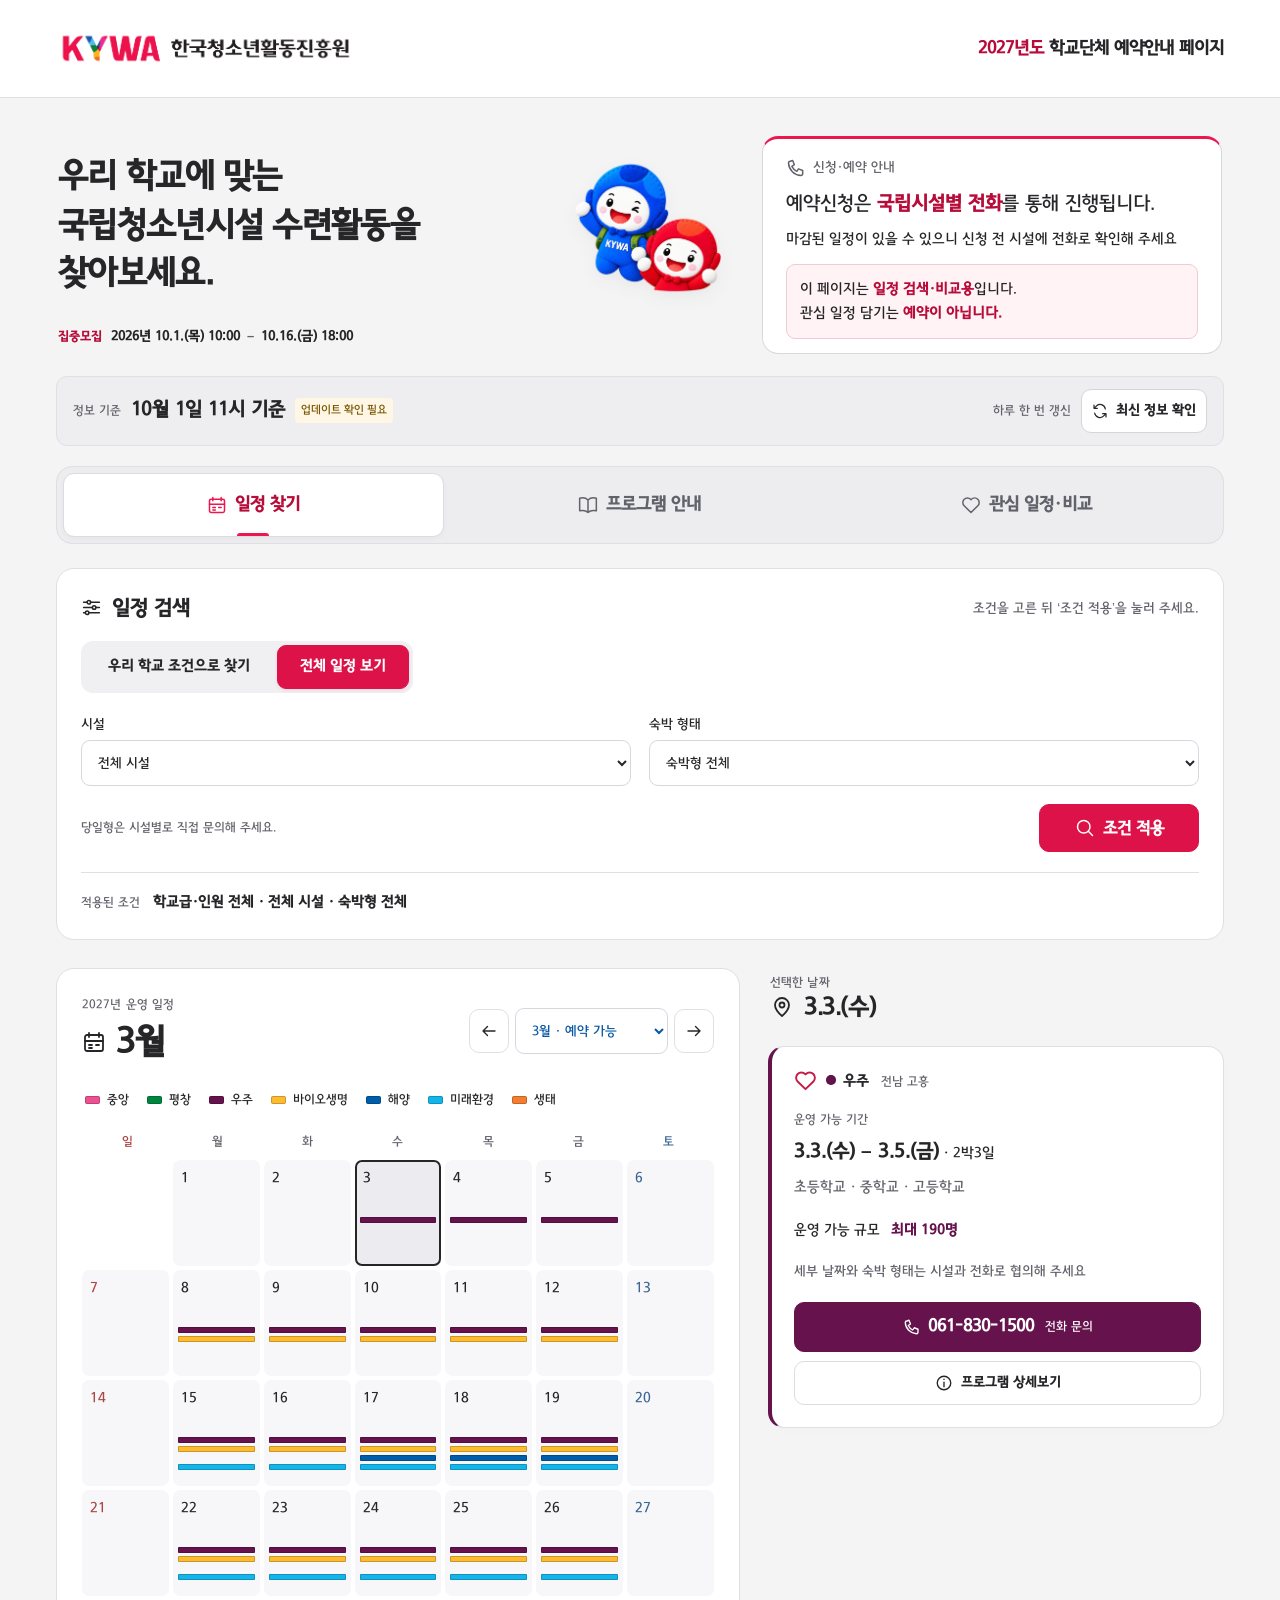
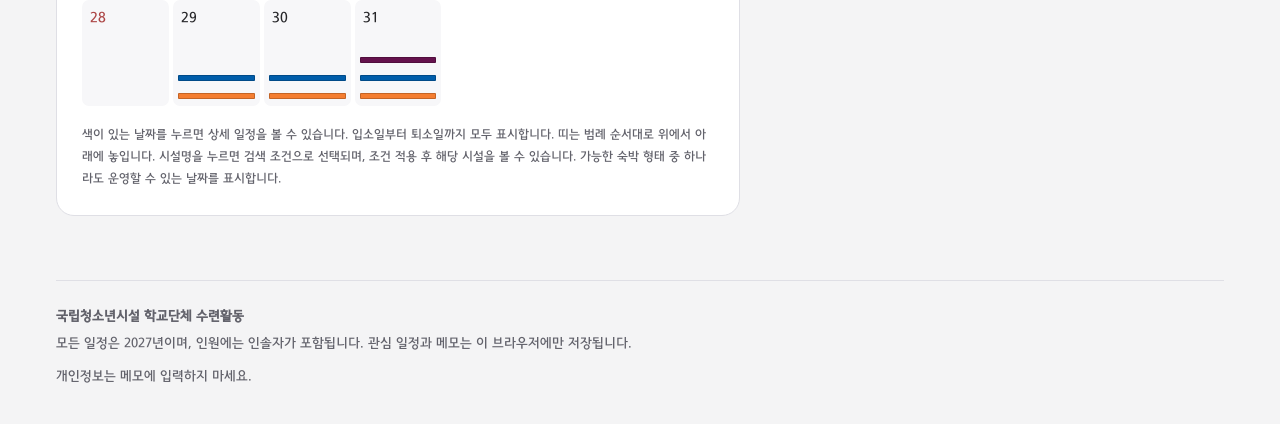
==== index.html @ 9ad7d438 "해양센터 문구 변경" ====
<!doctype html>
<html lang="ko"><head>
<meta charset="utf-8"><meta name="viewport" content="width=device-width, initial-scale=1"><meta name="theme-color" content="#29292D">
<meta name="description" content="우리 학교에 맞는 2027년 국립청소년시설 수련활동 일정과 프로그램을 확인하세요. 신청은 시설별 전화로 진행합니다.">
<meta http-equiv="Content-Security-Policy" content="default-src 'self'; script-src 'self' https://www.googletagmanager.com; style-src 'self' 'unsafe-inline'; img-src 'self' data: https://www.google-analytics.com https://*.google-analytics.com; connect-src 'self' https://www.google-analytics.com https://*.google-analytics.com; font-src 'self'; object-src 'none'; base-uri 'self'; form-action 'none'">
<title>2027 학교단체 수련활동 · 국립청소년시설</title><link rel="icon" href="./favicon.svg"><link rel="preload" href="./assets/fonts/Youth.ttf" as="font" type="font/ttf" crossorigin><link rel="stylesheet" href="./styles.css?v=9c570446ca26e2c3"><script src="./analytics.js"></script>
</head><body>
<a href="#main" class="skip">본문으로 건너뛰기</a>
<header class="header"><div class="header-inner"><a class="brand" href="./" aria-label="한국청소년활동진흥원 · 일정 찾기 첫 화면"><img class="brand-logo" src="./assets/brand/logos/agency.webp" alt="한국청소년활동진흥원 KYWA"></a><div class="brand-service"><span><b>2027년도</b> 학교단체 예약안내 페이지</span></div></div></header>
<div class="shell">
<section class="intro">
  <div class="intro-copy">
    <div class="intro-heading"><h1>우리 학교에 맞는<br>국립청소년시설 수련활동을 찾아보세요.</h1><div class="campaign-hero" aria-hidden="true"><picture><source srcset="./assets/campaign/hero.webp" type="image/webp"><img src="./assets/campaign/hero.png" alt="" width="320" height="320" fetchpriority="high" decoding="async"></picture></div></div>
    <div class="recruitment-period"><span class="recruitment-label">집중모집</span><p><span class="recruitment-year">2026년 </span><time datetime="2026-10-01T10:00:00+09:00">10.1.(목) 10:00</time><span class="date-separator"> – </span><time datetime="2026-10-16T18:00:00+09:00">10.16.(금) 18:00</time></p></div>
  </div>
  <aside class="purpose-panel" aria-labelledby="purpose-heading">
    <h2 id="purpose-heading"><span data-icon="phone" aria-hidden="true"></span>신청·예약 안내</h2>
    <p class="purpose-callout">예약신청은 <strong>국립시설별 전화</strong>를 통해 진행됩니다.</p>
    <p class="phone-notice">마감된 일정이 있을 수 있으니 신청 전 시설에 전화로 확인해 주세요</p>
    <div class="purpose-bottom"><p>이 페이지는 <strong>일정 검색·비교용</strong>입니다.<br>관심 일정 담기는 <strong>예약이 아닙니다.</strong></p></div>
  </aside>
</section>
<section class="update-panel" aria-label="일정 정보 기준">
  <div class="update-meta"><span class="update-label">정보 기준</span><strong id="asof">정보를 불러오는 중입니다</strong><span id="freshness"></span></div>
  <div class="update-actions"><p>하루 한 번 갱신</p><button id="refresh" class="text-button with-icon"><span data-icon="refresh" aria-hidden="true"></span><span>최신 정보 확인</span></button></div>
</section>
<div id="notice" role="status" aria-live="polite"></div>
<nav class="tabs" aria-label="주요 메뉴"><button data-tab="search" aria-current="page"><span class="tab-name"><span data-icon="calendar" aria-hidden="true"></span><span>일정 찾기</span></span></button><button data-tab="programs"><span class="tab-name"><span data-icon="book" aria-hidden="true"></span><span>프로그램 안내</span></span></button><button data-tab="saved"><span class="tab-name"><span data-icon="heart" aria-hidden="true"></span><span>관심 일정·비교</span></span></button></nav>
<main id="main" tabindex="-1"><p class="loading">일정을 준비하고 있습니다.</p></main>
<footer><strong>국립청소년시설 학교단체 수련활동</strong><p>모든 일정은 2027년이며, 인원에는 인솔자가 포함됩니다. 관심 일정과 메모는 이 브라우저에만 저장됩니다.</p><p>개인정보는 메모에 입력하지 마세요.</p></footer>
</div><dialog id="detail" aria-labelledby="dialog-title"></dialog><div id="toast" role="status" aria-live="polite"></div>
<noscript><p>이 페이지는 JavaScript가 필요합니다. 브라우저 설정에서 JavaScript를 허용해 주세요.</p></noscript>
<script type="module" src="./app.mjs?v=9c570446ca26e2c3"></script></body></html>
---- styles.css ----
/* Original Youth TTF is hosted locally and kept unmodified. */
@font-face{font-family:"Youth";src:url("./assets/fonts/Youth.ttf") format("truetype");font-style:normal;font-weight:400;font-display:swap;unicode-range:U+0000-02FF,U+1100-11FF,U+3130-318F,U+AC00-D7AF}
:root{color-scheme:light;--ink:#262629;--muted:#62626B;--action:#29292D;--line:#DFDFE5;--paper:#F4F4F5;--white:#FFFFFF;--brand:#ED174F;--brand-ink:#B70B39;--brand-action:#DC1248;font-family:"Youth","Malgun Gothic","Apple SD Gothic Neo",-apple-system,BlinkMacSystemFont,"Segoe UI",sans-serif;font-size:16px;color:var(--ink);background:var(--paper)}
*{box-sizing:border-box}
body{margin:0}
button,input,select,textarea{font:inherit}
button,a,input,select,textarea{-webkit-tap-highlight-color:transparent}
button{min-height:44px;padding:11px 16px;border:1px solid var(--line);border-radius:10px;color:inherit;background:#FFFFFF;font-weight:700;line-height:1.5;cursor:pointer;transition:background .15s,border-color .15s,color .15s}
button:hover:not(:disabled){background:#F0F0F3;border-color:#AAAAB3}
button:disabled{cursor:default;opacity:.45}
a{color:var(--action)}
:is(a,button,select,input,summary,textarea){touch-action:manipulation}
:is(button,a,input,select,summary,textarea):focus-visible{outline:3px solid #005DAA;outline-offset:3px}
h1,h2,h3,h4,p{margin-top:0}
h1,h2,h3,h4{font-weight:700}
h1{font-size:clamp(28px,3vw,40px);letter-spacing:-.7px;line-height:1.45;margin-bottom:18px}
h2{font-size:26px;letter-spacing:-.4px;line-height:1.5}
h3{font-size:20px;line-height:1.6}
h4{font-size:17px;line-height:1.6}
p{line-height:1.8}
small{font-size:13px}
img{max-width:100%}
.muted{color:var(--muted);font-weight:400}
.skip{position:absolute;top:-100px;left:16px;z-index:10;padding:16px;background:#FFFFFF}
.skip:focus{top:8px}
.sr-only{position:absolute;width:1px;height:1px;padding:0;margin:-1px;overflow:hidden;clip:rect(0,0,0,0);white-space:nowrap;border:0}
.shell{max-width:1240px;margin:auto;padding:34px 36px 24px}
.eyebrow{font-size:13px;letter-spacing:.1px;font-weight:400;color:var(--muted);margin-bottom:10px}
.small-note{font-size:13px;color:var(--muted);line-height:1.8;margin:12px 0 0}

/* Full-color official marks have independent white space and retain their aspect ratio. */
.header{background:#FFFFFF;border-bottom:1px solid var(--line)}
.header-inner{max-width:1240px;margin:auto;padding:21px 36px;display:flex;align-items:center;justify-content:space-between;gap:24px}
.brand{display:flex;align-items:center;flex:none;color:var(--ink);text-decoration:none;padding:8px 0}
.brand-logo{display:block;width:300px;height:auto;object-fit:contain}
.brand-service{min-width:0;max-width:390px;text-align:right;font-size:17px;line-height:1.6;font-weight:700;word-break:keep-all}
.brand-service b{color:#B70B39}
.brand-service small{display:block;margin-top:4px;color:var(--muted);font-size:12px;font-weight:400}
.intro{display:grid;grid-template-columns:minmax(0,1fr) minmax(340px,460px);align-items:center;gap:38px;padding:4px 2px 22px}
.intro-copy{min-width:0;max-width:780px}
.intro-heading{display:grid;grid-template-columns:minmax(0,1fr) 154px;align-items:center;gap:12px;margin-bottom:18px}
.intro h1{font-size:clamp(28px,2.6vw,36px);line-height:1.45;margin:0 0 21px;word-break:keep-all}
.intro-heading h1{margin:0}
.campaign-hero{display:flex;align-items:center;justify-content:center;min-width:0;pointer-events:none}
.campaign-hero picture,.facility-hero-art picture,.picker-name picture{display:block}
.campaign-hero img{display:block;width:154px;height:164px;object-fit:contain;filter:drop-shadow(0 6px 8px #29292D0D)}
.recruitment-period{display:flex;align-items:baseline;gap:4px 9px;flex-wrap:wrap;font-size:13px;font-weight:700;color:var(--ink)}
.recruitment-label{display:inline-block;flex:none;font-size:12px;font-weight:700;color:var(--brand-ink)}
.recruitment-period p{margin:0;line-height:1.7;white-space:nowrap}
.recruitment-year{font-weight:700}
.recruitment-period time{display:inline-block;white-space:nowrap}
.date-separator{color:var(--muted);padding:0 3px}
.purpose-panel{padding:19px 23px 14px;background:var(--white);border:1px solid #D8D8E0;border-top:3px solid var(--brand);border-radius:16px;min-width:0}
.purpose-panel h2{display:flex;align-items:center;gap:7px;margin:0 0 10px;color:var(--muted);font-size:13px;letter-spacing:0;font-weight:400}
.purpose-callout{margin:0 0 8px;font-size:19px;line-height:1.65;word-break:keep-all;overflow-wrap:break-word}
.purpose-callout strong{color:var(--brand-ink);font-weight:700}
.phone-notice{margin:0;color:var(--ink);font-size:14px;line-height:1.75;word-break:keep-all;overflow-wrap:break-word}
.purpose-bottom{display:flex;align-items:center;justify-content:space-between;gap:9px;margin-top:12px;padding:12px 13px;background:#FFF3F6;border:1px solid #F0CAD4;border-radius:9px}
.purpose-bottom p{font-size:14px;color:var(--ink);line-height:1.75;margin:0;word-break:keep-all}
.purpose-bottom strong{font-weight:700;color:var(--brand-ink)}
.update-panel{padding:12px 16px;background:#EEEEF1;border:1px solid #DFDFE5;border-radius:11px;display:flex;align-items:center;justify-content:space-between;gap:10px 20px;flex-wrap:wrap}
.update-meta,.update-actions{display:flex;align-items:center;gap:10px;flex-wrap:wrap;min-width:0}
.update-label{color:var(--muted);font-size:12px;white-space:nowrap}
#asof{font-size:19px;line-height:1.5}
#freshness{font-size:11px;color:#765600;background:#FFF6E5;border-radius:4px;padding:4px 6px;line-height:1.5}
#freshness:empty{display:none}
.update-actions p{font-size:12px;color:var(--muted);margin:0}
.update-actions #refresh{background:var(--white);min-height:44px}
.text-button{background:transparent;font-size:13px;min-height:38px;padding:7px 10px;border-color:#D4D4DB}
/* Navigation uses one agency accent; facility colors belong to schedule content. */
.tabs{display:grid;grid-template-columns:repeat(3,minmax(0,1fr));gap:6px;margin:20px 0 24px;padding:6px;border:1px solid #DEDEE3;border-radius:16px;background:#EDEDEF}
.tabs button{position:relative;display:flex;align-items:center;justify-content:center;gap:12px;min-width:0;min-height:64px;padding:14px 16px;border:1px solid transparent;border-radius:11px;background:transparent;color:var(--muted);font-size:17px;box-shadow:none}
.tabs button::after{content:'';position:absolute;bottom:0;left:calc(50% - 16px);width:32px;height:3px;border-radius:3px 3px 0 0;background:transparent}
.tabs button:hover:not(:disabled){background:#F8F8FA;border-color:transparent;color:var(--ink)}
.tabs button[aria-current],.tabs button[aria-current]:hover:not(:disabled){background:var(--white);border-color:#DCDCE1;color:var(--brand-ink);box-shadow:0 2px 5px #18181B08}
.tabs button[aria-current]::after{background:var(--brand)}
.tabs button[aria-current] .tab-name .icon{color:var(--brand)}
.tabs button:focus-visible{outline:2px solid var(--brand);outline-offset:3px}
.tab-name{display:inline-flex;align-items:center;justify-content:center;gap:8px;min-width:0}

/* Date cells keep seven solid tracks in fixed positions; no labels, patterns or pictograms. */
.finder{padding:24px;background:#FFFFFF;border:1px solid var(--line);border-radius:18px;margin-bottom:28px}
.finder-heading{display:flex;align-items:center;justify-content:space-between;gap:12px;margin-bottom:18px}
.finder-heading .section-kicker{font-size:20px;letter-spacing:0;margin:0}
.finder-heading p{font-size:13px;color:var(--muted);line-height:1.7;margin:0}
.section-kicker{font-weight:700;font-size:18px;margin-bottom:18px}
.mode-switch{display:inline-flex;gap:4px;background:#F0F0F3;padding:4px;border-radius:12px;margin-bottom:24px}
.mode-switch button{background:transparent;border-color:transparent;padding:10px 22px;font-size:14px;min-height:44px;border-radius:9px}
/* A slightly deeper agency red keeps small white button labels above 4.5:1. */
.mode-switch [aria-pressed=true]{background:var(--brand-action);border-color:var(--brand-action);color:#FFFFFF;box-shadow:0 2px 4px #ED174F18}
.mode-switch [aria-pressed=true]:hover:not(:disabled){background:var(--brand-ink);border-color:var(--brand-ink);color:#FFFFFF}
.mode-switch button:focus-visible{outline-color:var(--brand)}
.filters{display:grid;grid-template-columns:1fr 1.4fr 1fr 1fr;gap:18px}
.finder .filters{grid-template-columns:repeat(4,minmax(0,1fr))}
.finder[data-active-mode=all] .filters{grid-template-columns:repeat(2,minmax(0,1fr))}
.filters label,.section-heading label{display:flex;flex-direction:column;gap:9px;font-size:13px;font-weight:400;min-width:0}
.filters label .muted{display:contents;font-size:12px}
select,input,textarea{border:1px solid #D7D7DF;border-radius:9px;background:#FFFFFF;padding:12px;color:var(--ink);min-width:0;width:100%;min-height:46px;line-height:1.5}
select{padding-right:24px}
textarea{resize:vertical;line-height:1.8}
.filter-actions{display:flex;align-items:center;justify-content:space-between;gap:16px;margin-top:18px}
.filter-actions .day-visit-note{margin:0;font-size:12px}
#apply-filters{display:inline-flex;align-items:center;justify-content:center;gap:8px;flex:none;min-width:160px;min-height:46px;padding:11px 22px;background:var(--brand-action);border-color:var(--brand-action);color:var(--white)}
#apply-filters:hover:not(:disabled){background:var(--brand-ink);border-color:var(--brand-ink)}
#apply-filters:focus-visible{outline-color:var(--brand)}
.draft-status{font-size:13px;line-height:1.7;color:var(--muted);margin:12px 0 0}
.draft-status:empty{display:none}
.draft-status.is-pending,.draft-status.is-error{padding:10px 13px;background:#FFF3F6;border-left:3px solid var(--brand);border-radius:5px;color:var(--brand-ink)}
.draft-status.is-error{font-weight:700}
.feedback-area{border-top:1px solid var(--line);margin-top:20px;padding-top:17px;scroll-margin-top:20px}
.filter-summary{display:flex;align-items:baseline;flex-wrap:wrap;gap:6px 13px;color:var(--ink);font-size:14px;line-height:1.8;margin:0}
.applied-label{font-size:12px;font-weight:400;color:var(--muted);white-space:nowrap}
.filter-summary strong{font-weight:700}
.schedule-layout{display:grid;grid-template-columns:minmax(0,1.5fr) minmax(300px,1fr);gap:28px;align-items:start}
.calendar-panel{min-width:0;padding:25px;background:#FFFFFF;border:1px solid var(--line);border-radius:18px}
.calendar-title{display:flex;align-items:center;justify-content:space-between;gap:12px;margin-bottom:15px}
.calendar-title h2{font-size:34px;margin:5px 0 0}
.calendar-title .eyebrow{font-size:12px}
.month-controls{display:flex;gap:6px;align-items:center}
.month-controls button{padding:8px 10px;min-width:38px}
.month-controls select{width:153px;font-size:13px}
.month-controls select.month-open,.month-controls option.month-open{color:#0759A5}
.month-controls select.month-closed,.month-controls option.month-closed{color:#C62828}
.month-message{font-size:13px;line-height:1.8;color:var(--muted);margin:0 0 14px}
.month-message .text-button{margin-top:6px;font-size:12px}
.legend{display:flex;flex-wrap:wrap;gap:5px 12px;margin:15px 0 18px;color:var(--ink)}
.legend button{display:inline-flex;align-items:center;gap:7px;background:transparent;border:1px solid transparent;padding:6px 2px;min-height:34px;font-size:12px;font-weight:400}
.legend button:hover:not(:disabled){background:#F4F4F6;border-color:#D4D4DB}
.legend i{width:15px;height:8px;border-radius:2px;background:var(--facility);box-shadow:inset 0 0 0 1px #0003;flex:none}
.weekdays,.calendar{display:grid;grid-template-columns:repeat(7,minmax(0,1fr))}
.weekdays{text-align:center;font-size:12px;color:var(--muted);margin-bottom:12px}
.weekdays span:first-child{color:#AC4545}
.weekdays span:last-child{color:#3C6693}
.calendar{gap:4px}
.day{position:relative;min-width:0;min-height:106px;padding:8px 4px 6px;border:1px solid transparent;border-radius:7px;display:flex;flex-direction:column;justify-content:space-between;gap:6px;background:#F7F7F9}
.day:hover:not(:disabled){border-color:#B5B5BF;background:#EEEEF2}
.day.selected{border:2px solid var(--ink);padding:7px 3px 5px;background:#EBEBF0}
.day-number{align-self:flex-start;font-size:14px;font-weight:400;line-height:19px;margin-left:3px;z-index:1}
.day:nth-child(7n+1) .day-number{color:#AC4545}
.day:nth-child(7n) .day-number{color:#3C6693}
.tracks{display:flex;flex-direction:column;gap:3px;width:100%}
.track{display:block;flex:none;height:6px;border-radius:1px;background:transparent}
.track.active{background:var(--facility);box-shadow:inset 0 0 0 1px #0003}
.day.single .tracks{position:absolute;inset:0;height:100%;display:block}
.day.single .track{height:100%;border-radius:5px;opacity:.5;box-shadow:none}
.day.single .day-number{background:#FFFFFFE8;border-radius:3px;padding:1px 4px;margin-left:1px;color:var(--ink)}
.calendar-help{font-size:12px;color:var(--muted);line-height:1.85;margin:18px 0 0}
.day-panel{scroll-margin-top:20px;min-width:0}
.day-heading{padding:4px 2px 12px}
.day-heading h2{font-size:23px;margin-bottom:10px}
.day-heading .eyebrow{font-size:12px}
.day-list{display:flex;flex-direction:column;gap:16px}

/* Same color footprint for every facility; darker same-hue inks protect readable text. */
.slot-card{background:#FFFFFF;border:1px solid var(--line);border-left:4px solid var(--facility);border-radius:16px;padding:22px;box-shadow:0 4px 18px #18181B03}
.card-top{display:flex;align-items:center;justify-content:space-between;gap:8px;margin-bottom:17px}
.card-identity{display:flex;align-items:center;gap:9px;min-width:0;flex-wrap:wrap}
.favorite-marker{display:inline-flex;align-items:center;gap:6px;flex:none;color:#C51C46;line-height:1.5;vertical-align:middle}
.favorite-marker .icon{width:23px;height:23px;fill:none;stroke:currentColor;stroke-width:2}
.favorite-marker.is-saved .icon{fill:currentColor;stroke:currentColor}
.save-heart{display:inline-flex;align-items:center;justify-content:center;color:#C51C46}
.save-heart .icon{fill:none;stroke:currentColor;stroke-width:2}
.save-heart.is-saved .icon,#save-slot.is-saved .save-heart .icon{fill:currentColor}
.favorite-label{font-size:12px;font-weight:400;color:#A31337}
.save-guidance,.save-feedback,.day-visit-note{font-size:13px;line-height:1.85;word-break:keep-all;overflow-wrap:break-word}
.save-guidance{padding:13px 15px;background:#FFF5F8;border:1px solid #EAC0D1;border-radius:9px;color:#713547;margin:16px 0 0}
.save-feedback{padding:12px 15px;background:#FFF0F5;border-left:3px solid #C51C46;border-radius:6px;color:#9F1539;margin:12px 0 0}
.save-feedback:empty{display:none}
.saved-shortcut{display:inline-flex;align-items:center;justify-content:center;gap:7px;margin-top:12px;font-size:13px;border-color:#EAC0D1;color:#A31337;background:#FFFFFF}
.saved-shortcut:hover:not(:disabled){border-color:#C51C46;background:#FFF0F5;color:#A31337}
.day-visit-note{color:var(--muted);margin:12px 0 0}
.facility-tag{font-size:14px;color:var(--ink);font-weight:700}
.facility-tag::before{content:'';display:inline-block;width:10px;height:10px;border-radius:50%;background:var(--facility,var(--action));box-shadow:inset 0 0 0 1px #0003;margin-right:7px}
.facility-tag span{font-weight:400;font-size:12px;margin-left:8px;color:var(--muted)}
.slot-card h3{font-size:19px;margin-bottom:8px}
.slot-card p{font-size:14px;margin-bottom:12px}
.slot-card .capacity{margin:17px 0;font-size:14px}
.capacity strong{display:inline-block;margin-left:7px;color:var(--facility-ink,var(--action))}
.period-label,.slot-card .period-label{font-size:12px;color:var(--muted);margin:0 0 6px;font-weight:400}
.stay-label{font-size:14px;font-weight:400;line-height:1.8}
.consult-notice,.slot-card .consult-notice{font-size:13px;line-height:1.8;color:var(--muted);margin:15px 0 19px}
.slot-card h3,.saved-card h3,.consult-notice,.month-message,.filter-summary{word-break:keep-all;overflow-wrap:break-word}
.card-actions{display:flex;gap:9px;flex-direction:column}
.card-actions>button{font-size:13px;background:#FFFFFF;border-color:#DCDCE2}
.phone{display:flex;justify-content:center;align-items:center;gap:7px;text-decoration:none;font-size:17px;font-weight:700;min-height:48px;border-radius:10px;background:var(--action);color:#FFFFFF;border:1px solid var(--action);padding:11px 12px;white-space:nowrap;line-height:1.5}
.phone:hover{background:#44444A;color:#FFFFFF}
.phone-label{font-size:12px;font-weight:400;margin-left:4px}
.empty{padding:40px 26px;text-align:center;background:#EEEEF2;border-radius:16px;color:var(--muted)}
.empty>span{display:block;margin-bottom:14px;color:#767680}
.empty h3{font-size:18px;color:var(--ink);margin-bottom:12px}
.empty p{font-size:14px}
.empty.wide{grid-column:1/-1;padding:46px 24px}
.empty-art{width:150px;display:flex;align-items:center;justify-content:center;background:#FFFFFF;border-radius:18px;padding:15px;margin:0 auto 20px}
.empty-art img{display:block;width:120px;height:auto;object-fit:contain}
.warning{padding:16px 18px;background:#FFF6E5;border:1px solid #E9D7AE;border-radius:10px;font-size:14px;color:#73532A;margin:15px 0}
.info-box{background:#F5F5F8;border-left:3px solid #A1A1AA;padding:17px 19px;font-size:14px;color:#52525B;line-height:1.85}
.section-heading{display:flex;align-items:center;justify-content:space-between;gap:20px;margin-bottom:28px}
.section-heading h2{margin-bottom:0}
.section-heading select{min-width:160px}

/* Official logos retain white clear space; campaign artwork keeps its original colors. */
.facility-theme{--muted:#62626B}
.programs.facility-theme{padding:0;border:0;background:transparent}
.program-page-heading{margin-bottom:24px;align-items:flex-end}
.program-page-heading h2{font-size:28px;letter-spacing:-.4px}
.program-page-heading h2>.icon{color:#6C6C75;width:24px;height:24px}
.program-page-heading .eyebrow{font-size:13px;margin-bottom:8px}
.program-facility-picker{padding:20px;margin-bottom:24px;background:#FFFFFF;border:1px solid var(--line);border-radius:16px;box-shadow:0 3px 12px #18181B04}
.program-picker-heading{display:flex;align-items:baseline;justify-content:space-between;gap:8px 20px;flex-wrap:wrap;margin-bottom:15px}
.program-picker-heading h3{font-size:18px;margin:0;color:var(--ink)}
.program-picker-heading p{font-size:13px;margin:0;color:var(--muted)}
.program-facility-options{display:grid;grid-template-columns:repeat(7,minmax(0,1fr));gap:8px}
.program-facility-options button{display:flex;flex-direction:column;align-items:center;justify-content:center;gap:6px;min-width:0;min-height:132px;padding:12px 6px;background:#FAFAFC;border:1px solid var(--line);border-radius:12px;color:var(--muted)}
.program-facility-options .picker-name{display:flex;flex-direction:column;align-items:center;justify-content:center;gap:7px;font-size:14px;white-space:nowrap}
.picker-illustration{display:block;width:60px;height:60px;object-fit:contain;pointer-events:none}
.program-facility-options small{font-size:11px;font-weight:400}
.program-facility-options button[aria-pressed=true]{background:var(--facility-tint);border-color:var(--facility-ink);box-shadow:inset 0 -3px 0 var(--facility-ink);color:var(--facility-ink)}
.program-facility-options button:hover{background:var(--facility-tint);border-color:var(--facility-border);color:var(--facility-ink)}
.facility-hero{display:grid;grid-template-columns:minmax(0,1fr) 246px;gap:26px 36px;align-items:center;padding:32px 34px 24px;margin-bottom:32px;border:1px solid var(--facility-border);border-top:5px solid var(--facility);border-radius:22px;background:var(--facility-tint)}
.facility-hero-copy{min-width:0}
.facility-overline{display:flex;align-items:center;gap:12px;flex-wrap:wrap;margin-bottom:18px;font-size:12px;color:var(--facility-ink)}
.location-pill{display:inline-flex;align-items:center;min-height:29px;padding:5px 11px;border-radius:20px;background:#FFFFFF;border:1px solid var(--facility-border);font-weight:700}
.facility-logo-panel{display:flex;align-items:center;max-width:100%;min-height:106px;background:#FFFFFF;padding:26px 28px;border:1px solid #E8E8EC;border-radius:13px}
.facility-logo{display:block;width:510px;max-width:100%;height:auto;max-height:86px;object-fit:contain;object-position:left center}
.facility-hero-description{max-width:620px;color:var(--facility-ink);font-size:19px;font-weight:700;line-height:1.75;margin:20px 0 0;word-break:keep-all;overflow-wrap:break-word}
.facility-hero-art{position:relative;display:flex;align-items:center;justify-content:center;min-width:0;margin:0;padding:12px;isolation:isolate}
.facility-hero-art::before{content:'';position:absolute;inset:12% 6%;border-radius:50%;background:#FFFFFF85;z-index:-1}
.facility-hero-art img{display:block;width:216px;height:216px;object-fit:contain;filter:drop-shadow(0 8px 9px #29292D10)}
.facility-contact{grid-column:1/-1;display:flex;align-items:center;justify-content:space-between;gap:24px;min-width:0;padding:20px 22px;background:#FFFFFF;border:1px solid var(--facility-border);border-radius:13px}
.facility-contact>div{min-width:0}
.contact-label{display:block;color:var(--facility-ink);font-weight:700;font-size:14px;margin-bottom:9px}
.facility-contact p{font-size:13px;line-height:1.8;color:var(--muted);margin:0}
.facility-contact-actions{display:flex;flex-direction:column;gap:8px;flex:none;min-width:258px}
.program-download{display:inline-flex;align-items:center;justify-content:center;gap:7px;min-height:44px;padding:10px 13px;border:1px solid var(--facility-border);border-radius:10px;background:#FFFFFF;color:var(--facility-ink);font-size:13px;font-weight:700;text-align:center;text-decoration:none}
.program-download:hover{background:var(--facility-tint);border-color:var(--facility-ink)}
.program-download .icon{width:18px;height:18px;flex:none}
.detail-summary-actions{display:flex;align-items:center;justify-content:space-between;gap:10px 20px;flex-wrap:wrap;margin-top:12px}
.detail-summary-actions .detail-consult{margin:0;flex:1 1 240px}
.detail-summary-actions .program-download{flex:0 1 auto}
.facility-specific-note{margin:8px 0 0!important;color:var(--facility-ink);font-size:13px!important;font-weight:700}
.facility-photo-section{margin:24px 0 0}
.photo-disclosure{border:1px solid var(--line);border-radius:13px;background:#FFFFFF;overflow:hidden}
.photo-disclosure>summary{display:flex;align-items:center;justify-content:space-between;gap:12px;list-style:none;padding:17px 18px;font-size:15px;font-weight:700;color:var(--facility-ink);cursor:pointer}
.photo-disclosure>summary::-webkit-details-marker{display:none}
.photo-disclosure>summary::marker{content:''}
.photo-disclosure>summary:hover{background:var(--facility-tint)}
.photo-disclosure>summary:focus-visible{outline-offset:-4px}
.photo-disclosure>summary .with-icon{gap:9px}
.photo-disclosure>summary .icon{width:19px;height:19px}
.photo-chevron{display:flex;transform:rotate(90deg)}
.photo-disclosure[open] .photo-chevron{transform:rotate(-90deg)}
.photo-disclosure>.facility-photo-grid{padding:0 16px 16px}
.facility-photo-grid{display:grid;grid-template-columns:repeat(4,minmax(0,1fr));gap:14px}
.facility-photo-grid figure{min-width:0;margin:0}
.photo-frame{position:relative;display:block;width:100%;height:auto;min-height:0;aspect-ratio:4/3;padding:0;border:0;background:#F4F4F6;border-radius:12px;overflow:hidden;cursor:zoom-in}
.photo-frame img{display:block;width:100%;height:100%;object-fit:cover}
.photo-frame:hover{box-shadow:0 0 0 2px var(--facility-border)}
.photo-zoom{position:absolute;right:8px;bottom:8px;display:grid;place-items:center;width:28px;height:28px;border-radius:50%;color:#FFFFFF;background:#18181BCC;pointer-events:none}
.photo-zoom .icon{width:16px;height:16px}
.partnership-card{padding:16px;border:1px solid var(--facility-border);border-radius:14px;background:#FFFFFF}
.partnership-card h3{margin:0 0 12px;font-size:15px;line-height:1.6;color:var(--facility-ink)}
.partnership-preview{display:block;width:100%;padding:0;overflow:hidden;background:#FFFFFF;border:1px solid var(--facility-border);border-radius:9px;cursor:zoom-in}
.partnership-preview img{display:block;width:100%;height:auto}
.partnership-preview span{display:block;padding:10px 8px;font-size:12px;line-height:1.6;background:var(--facility-tint);color:var(--facility-ink)}
@media(max-width:650px){.facility-photo-grid{grid-template-columns:repeat(2,minmax(0,1fr));gap:10px}.detail-summary-actions .program-download{width:100%;font-size:12px}.detail-summary-actions{gap:10px}}
.facility-contact-actions>button{font-size:13px;color:var(--facility-ink);background:#FFFFFF;border-color:var(--facility-border)}
.facility-contact-actions>button:hover{background:var(--facility-tint);border-color:var(--facility-ink)}
.facility-theme .phone{color:#FFFFFF;background:var(--facility-ink);border-color:var(--facility-ink)}
.facility-theme .phone:hover{background:var(--facility-ink);filter:brightness(.92)}
.facility-title{color:var(--facility-ink,var(--ink));word-break:keep-all;overflow-wrap:break-word}
.program-layout{display:grid;grid-template-columns:minmax(0,1fr) 286px;gap:28px;align-items:start}
.program-content,.program-aside{min-width:0}
.program-list-heading{display:flex;align-items:baseline;justify-content:space-between;gap:12px;flex-wrap:wrap;margin-bottom:16px}
.program-list-heading h3{font-size:20px;margin:0}
.program-list-heading p{font-size:12px;color:var(--muted);margin:0}
.program-aside{display:flex;flex-direction:column;gap:16px}
.program-guide{background:#FFFFFF;border:1px solid var(--line);border-radius:16px;padding:24px}
.meal-info h4{font-size:17px;margin:0 0 18px}
.meal-count{display:flex;align-items:baseline;gap:10px;flex-wrap:wrap;margin:0}
.meal-count strong{font-size:29px;font-weight:700;line-height:1.4;color:var(--facility-ink,var(--ink))}
.meal-count>span{font-size:12px;color:var(--muted)}
.meal-info .small-note{font-size:13px;margin-top:18px}
.meal-footnote{padding-top:14px;margin:16px 0 0;border-top:1px solid #E8E8EE;font-size:12px;line-height:1.85;color:var(--muted)}
.adaptation-note{padding:22px;background:var(--facility-soft);border:1px solid var(--facility-border);border-radius:16px}
.guide-label{font-size:13px;font-weight:700;color:var(--facility-ink)}
.adaptation-note p{font-size:13px;color:#565660;line-height:1.85;margin:11px 0 0;word-break:keep-all;overflow-wrap:break-word}
.program-accordion{background:#FFFFFF;border:1px solid var(--line);border-radius:15px;margin:0 0 14px;overflow:hidden}
.program-accordion>summary{list-style:none;display:grid;grid-template-columns:auto minmax(0,1fr) auto;align-items:center;gap:18px;padding:24px;background:#FFFFFF;border:0;color:var(--ink);cursor:pointer;transition:background .15s}
.program-accordion>summary::-webkit-details-marker{display:none}
.program-accordion>summary::marker{content:''}
.program-accordion>summary:hover{background:var(--facility-tint,#F7F7F9)}
.program-accordion[open]{border-color:var(--facility-border,var(--line))}
.program-accordion[open]>summary{background:var(--facility-tint,#F7F7F9);border-bottom:1px solid var(--facility-border,var(--line))}
.course-grade{display:inline-flex;align-items:center;justify-content:center;min-width:72px;min-height:37px;padding:8px 10px;border-radius:8px;background:var(--facility-soft,#F0F0F4);color:var(--facility-ink,var(--ink));font-size:12px;font-weight:700;white-space:nowrap}
.course-heading{min-width:0}
.program-accordion>summary strong{display:block;margin:0;font-size:19px;line-height:1.6;font-weight:700;color:var(--ink);word-break:keep-all;overflow-wrap:break-word}
.course-heading>span{display:block;font-size:12px;font-weight:400;color:var(--muted);margin-top:5px}
.course-chevron{display:inline-flex;align-items:center;justify-content:center;width:31px;height:31px;border:1px solid #E0E0E7;background:#FFFFFF;border-radius:50%;color:var(--muted);flex:none}
.course-chevron .icon{width:16px;height:16px;transform:rotate(90deg)}
.program-accordion[open] .course-chevron{background:var(--facility-ink,var(--action));border-color:var(--facility-ink,var(--action));color:#FFFFFF}
.program-accordion[open] .course-chevron .icon{transform:rotate(-90deg)}
.program-detail{padding:28px 24px;background:#FFFFFF}
.program-detail>.eyebrow{color:var(--facility-ink,var(--muted))}
.program-detail h3{font-size:25px;margin:10px 0 22px}
.program-meta{display:grid;grid-template-columns:repeat(2,minmax(0,1fr));gap:16px;padding:18px;background:#F7F7F9;border-radius:10px;font-size:13px;color:var(--muted);line-height:1.75}
.program-meta strong{display:block;font-size:15px;font-weight:700;margin-top:6px;color:var(--ink);overflow-wrap:anywhere}
.program-detail h4{font-size:17px;margin:28px 0 15px}
.program-overview{margin:0 0 22px;padding:20px;background:var(--facility-tint,#F7F7F9);border:1px solid var(--facility-border,var(--line));border-radius:12px}
.program-detail .program-overview>h4{font-size:15px;margin:0 0 9px;color:var(--facility-ink,var(--ink))}
.program-detail .program-overview>h4:not(:first-child){margin-top:20px}
.program-overview>p{font-size:15px;line-height:1.85;margin:0;word-break:keep-all;overflow-wrap:break-word}
.course-flow{display:grid;grid-template-columns:repeat(3,minmax(0,1fr));gap:11px;list-style:none;padding:0;margin:0}
.course-flow>li{min-width:0;padding:14px;background:#FFFFFF;border:1px solid var(--facility-border,var(--line));border-radius:9px}
.flow-day{display:block;color:var(--facility-ink,var(--ink));font-size:11px;font-weight:700;margin-bottom:7px;line-height:1.5}
.course-flow strong{display:block;color:var(--ink);font-size:14px;line-height:1.7;word-break:keep-all;overflow-wrap:break-word}
.course-flow p{font-size:13px;line-height:1.8;color:var(--muted);margin:8px 0 0;word-break:keep-all;overflow-wrap:break-word}
.program-overview>.overview-source{display:block;font-size:11px;line-height:1.7;color:var(--muted);margin:13px 0 0}
.activity-details{margin-top:14px;border:1px solid var(--line);border-radius:10px;background:#FFFFFF;overflow:hidden}
.activity-details>summary{padding:16px 17px;color:var(--facility-ink,var(--ink));font-size:15px;font-weight:700;line-height:1.7;cursor:pointer;background:#F8F8FA}
.activity-details>summary:hover{background:var(--facility-tint,#F7F7F9)}
.activity-details>.activities{padding:16px}
.activities{display:grid;grid-template-columns:repeat(2,minmax(0,1fr));gap:12px}
.activities>div{background:#FFFFFF;border:1px solid #E5E5EB;border-top:3px solid var(--facility-border,var(--line));border-radius:11px;padding:18px}
.activities strong{color:var(--facility-ink,var(--ink));font-size:15px;font-weight:700}
.activities p{color:var(--muted);font-size:14px;line-height:1.85;margin:9px 0 0}
.timetable{margin-top:26px}
.timetable>summary{padding:17px;background:var(--facility-soft,#F0F0F4);color:var(--facility-ink,var(--ink));border-radius:9px;font-size:15px;font-weight:700;cursor:pointer;line-height:1.7}
.timetable table{border-collapse:collapse;table-layout:fixed;width:100%;font-size:14px;line-height:1.85}
.timetable th{text-align:left;background:var(--facility-tint,#F7F7F9);color:var(--facility-ink,var(--ink));padding:10px 12px}
.timetable td{padding:12px;border-bottom:1px solid #E7E7ED;vertical-align:top}
.timetable .time-column{width:115px;white-space:nowrap;font-size:12px}
.timetable td.time-column{color:var(--muted)}
.timetable .duration-column{width:76px;text-align:center;white-space:nowrap;font-size:12px}
.timetable td.duration-column{font-weight:700;color:var(--facility-ink,var(--ink))}
.timetable td:last-child{word-break:keep-all;overflow-wrap:anywhere}
.timetable-duration-note{font-size:12px;line-height:1.75;color:var(--muted);margin:13px 0 19px}
.timetable-activity{font-weight:700;color:var(--facility-ink,var(--ink))}
.timetable-group-heading{margin:0 0 10px;font-size:13px;font-weight:700;color:var(--ink);line-height:1.7}
.timetable-topic,.timetable-context{display:block;margin-bottom:9px;color:var(--muted);font-size:13px;font-weight:400;line-height:1.75}
.timetable-group-list{display:grid;grid-template-columns:repeat(var(--activity-columns,3),minmax(0,1fr));gap:7px;list-style:none;margin:0;padding:0}
.timetable-group-list>li{min-width:0;padding:11px;background:var(--facility-tint,#F7F7F9);border:1px solid var(--facility-border,var(--line));border-radius:8px;word-break:keep-all;overflow-wrap:anywhere}
.group-label{display:block;color:var(--muted);font-size:12px;font-weight:400;margin-bottom:5px}
.timetable-group-note{margin:10px 0 0;color:var(--muted);font-size:12px;line-height:1.75}

/* Saved candidates are local notes, not bookings. */
.compare-grid{display:grid;grid-template-columns:repeat(3,minmax(0,1fr));gap:20px}
.saved-card{min-width:0;background:#FFFFFF;border:1px solid var(--line);border-top:4px solid var(--facility);border-radius:16px;padding:23px}
.saved-card h3{font-size:19px}
.saved-card>.period-label+h3{font-size:18px;margin-bottom:14px}
.saved-card .stay-label{font-size:13px}
.remove{font-size:24px;line-height:1;border:0;min-height:40px;padding:8px;background:transparent}
.saved-state{font-size:13px;color:var(--action)}
.closed-text{display:inline-block;background:#EAEAEF;border-radius:5px;padding:5px 9px;color:#555560}
.saved-card dl{font-size:14px;margin:24px 0;line-height:1.8}
.saved-card dt{color:var(--muted);font-size:12px;margin-top:15px}
.saved-card dd{margin:4px 0 0;min-height:24px;word-break:keep-all;overflow-wrap:break-word}
.saved-card .memo-label{display:block;font-size:13px;margin-top:24px}
.memo-label textarea{margin-top:10px;font-size:16px}
.saved-card>button{width:100%;font-size:13px;margin-top:12px}
.closed{border-top-color:#B1B1BC}
.closed .facility-tag{color:var(--muted)}
footer{margin-top:64px;padding:28px 0 12px;border-top:1px solid var(--line);color:var(--muted);font-size:13px}
footer p{margin:9px 0 0}

/* A dedicated content scroller keeps course content in view and actions outside it. */
dialog{border:0;border-radius:19px;padding:0;max-width:1120px;width:calc(100% - 32px);max-height:92vh;max-height:92dvh;color:var(--ink);box-shadow:0 20px 80px #18181B33;overflow:hidden}
dialog#detail[open]{display:grid;grid-template-rows:auto minmax(0,1fr) auto;height:min(900px,92vh);height:min(900px,92dvh)}
dialog::backdrop{background:#18181B66;backdrop-filter:blur(3px)}
.dialog-header{display:flex;justify-content:space-between;align-items:center;gap:12px;padding:16px 26px;background:var(--facility-tint,#FFFFFF);border-bottom:1px solid var(--facility-border,var(--line))}
.dialog-header h2{font-size:23px;margin:5px 0 0;line-height:1.5}
.dialog-topline{display:flex;align-items:center;gap:10px;flex-wrap:wrap}
.dialog-topline .eyebrow{margin:0;font-size:12px}
.dialog-topline .favorite-marker .icon{width:19px;height:19px}
.dialog-topline .favorite-label{font-size:11px}
.dialog-header>div{min-width:0}
.dialog-header>button{flex:none;border:1px solid var(--facility-border,var(--line));border-radius:50%;width:40px;min-height:40px;font-size:26px;padding:6px;background:#FFFFFF}
.dialog-header>button:hover:not(:disabled){background:#FFFFFFB3}
.detail-scroll{min-width:0;min-height:0;overflow:auto;overscroll-behavior:contain;scrollbar-gutter:stable;padding:22px 26px 26px;scroll-padding-block:16px;background:#FFFFFF}
.detail-summary{margin:0 0 22px;padding:16px 18px 13px;border:1px solid var(--line);border-radius:12px;background:#F8F8FA}
.detail-summary dl{display:grid;grid-template-columns:minmax(0,1.8fr) minmax(0,1fr) minmax(0,1fr);gap:18px;margin:0}
.detail-summary dl>div{min-width:0}
.detail-summary dt{font-size:11px;line-height:1.6;color:var(--muted);margin:0 0 5px}
.detail-summary dd{font-size:15px;line-height:1.7;font-weight:700;margin:0;color:var(--ink);word-break:keep-all;overflow-wrap:break-word}
.detail-summary dt small{font-size:10px;white-space:nowrap}
.detail-summary dd small,.detail-period dd>span{display:block;font-size:12px;line-height:1.7;font-weight:400;color:var(--muted);margin-top:2px}
.detail-consult{font-size:12px;line-height:1.75;color:var(--muted);margin:10px 0 0;word-break:keep-all;overflow-wrap:break-word}
.detail-layout{display:grid;grid-template-columns:minmax(0,1fr) 260px;gap:24px;align-items:start}
.detail-courses,.detail-aside{min-width:0}
.detail-courses .program-section-title{font-size:18px;line-height:1.6;margin:0 0 12px;padding:0;border:0}
.course-tabs{display:grid;grid-auto-flow:column;grid-auto-columns:minmax(0,1fr);gap:5px;padding:4px;margin-bottom:10px;background:#F0F0F3;border:1px solid #E4E4E9;border-radius:10px}
.course-tabs button{min-width:0;padding:9px 5px;min-height:42px;font-size:13px;border-color:transparent;background:transparent;color:var(--muted);border-radius:7px}
.course-tabs button[aria-pressed=true]{background:#FFFFFF;border-color:var(--facility-border,var(--line));color:var(--facility-ink,var(--ink));box-shadow:0 1px 3px #18181B0A}
.course-tabs button:hover:not(:disabled){background:var(--facility-tint,#FFFFFF);border-color:var(--facility-border,var(--line));color:var(--facility-ink,var(--ink))}
.course-duration-note{font-size:11px;line-height:1.8;color:var(--muted);margin:0 0 17px;word-break:keep-all;overflow-wrap:break-word}
#dialog-course .program-detail{padding:0}
#dialog-course .program-detail>.eyebrow{font-size:12px;margin-bottom:5px}
#dialog-course .program-detail>h3{font-size:24px;line-height:1.55;margin:0 0 15px;word-break:keep-all;overflow-wrap:break-word}
#dialog-course .program-meta{padding:15px;gap:12px;font-size:12px}
#dialog-course .program-meta strong{font-size:14px;margin-top:4px}
#dialog-course .small-note{font-size:12px;margin-top:10px}
#dialog-course .timetable{margin-top:20px}
.practical-guide{border:1px solid var(--line);border-radius:12px;background:#FAFAFC;overflow:hidden;scroll-margin-top:12px}
.practical-guide>summary{font-size:14px;line-height:1.7;font-weight:700;color:var(--ink);padding:16px;cursor:pointer}
.practical-guide>summary>.icon{width:17px;height:17px;margin:0 6px 2px 0}
.practical-guide[open]>summary{border-bottom:1px solid var(--line)}
.practical-body{padding:17px}
.practical-body p{font-size:12px;line-height:1.85;word-break:keep-all;overflow-wrap:break-word}
.practical-body .small-note,.practical-body .day-visit-note{font-size:12px}
.practical-body .meal-info{border-top:1px solid var(--line);margin-top:19px;padding-top:18px}
.practical-body .meal-info h4{font-size:14px;margin-bottom:11px}
.practical-body .meal-count strong{font-size:24px}
.practical-body .meal-count>span{font-size:11px}
.practical-body .meal-info .small-note{margin-top:11px}
.practical-body .meal-footnote{margin-top:12px;padding-top:11px}
.practical-body .adaptation-note{padding:14px;margin-top:18px;border-radius:9px}
.practical-body .adaptation-note p{margin-top:8px}
.practical-body .guide-label{font-size:12px}
.practical-body .booking-notice{margin:14px 0 0;color:var(--muted)}
.practical-body>.saved-shortcut{width:100%;font-size:12px}
.practical-body #save-slot{width:100%;margin-top:12px;font-size:13px}
.practical-body .save-feedback{padding:10px 11px;font-size:12px}
.date-picker{padding:0;border:0;background:transparent;margin:0}
.date-picker h4{font-size:14px;margin:0 0 6px}
.date-picker .filters{grid-template-columns:minmax(0,1fr);margin-top:14px;gap:12px}
.date-picker .filters label{font-size:12px;gap:6px}
.date-picker input,.date-picker select{min-width:0;max-width:100%;padding:10px;font-size:14px}
.date-picker #pick-result{margin:10px 0 0;font-size:12px;color:var(--facility-ink,var(--ink));line-height:1.8}
.dialog-footer{display:grid;grid-template-columns:minmax(0,1fr);gap:9px;margin:0;padding:14px 26px 12px;border-top:1px solid var(--line);background:#FFFFFF;color:var(--muted);font-size:12px}
.dialog-actions{display:grid;grid-template-columns:minmax(0,1fr) minmax(0,1fr);gap:12px}
.dialog-actions>.phone,.dialog-actions>button{min-width:0;min-height:46px;margin:0}
.dialog-actions>button>span{word-break:keep-all;overflow-wrap:break-word}
.dialog-actions>.phone{font-size:16px}
.dialog-footer .phone-label{display:none}
.dialog-actions>button,.practical-body #save-slot{background:#FFFFFF;border-color:var(--facility-border,var(--line));color:var(--facility-ink,var(--ink))}
.dialog-actions>button:hover:not(:disabled),.practical-body #save-slot:hover:not(:disabled){background:var(--facility-tint,#F7F7F9);border-color:var(--facility-ink,var(--ink))}
.dialog-footer>.save-feedback{grid-column:1/-1;margin:0;padding:8px 12px;font-size:12px}
.footer-note{grid-column:1/-1;display:flex;align-items:center;justify-content:space-between;gap:4px 12px;flex-wrap:wrap;margin:0!important;line-height:1.7;font-size:11px}
.footer-note [data-open-saved]{padding:1px 0;min-height:28px;margin:0;background:transparent;border:0;border-radius:3px;color:var(--facility-ink,var(--ink));font-size:11px;text-decoration:underline;text-underline-offset:3px}
.detail-scroll>.warning{margin:0 0 16px;font-size:13px;padding:12px 14px}
.facility-theme .info-box{background:var(--facility-tint);border:1px solid var(--facility-border);border-radius:10px;color:var(--muted);font-size:14px}
.facility-theme :is(a,button,select,input,summary,textarea):focus-visible{outline:3px solid var(--facility-ink);outline-offset:3px}
.facility-theme .program-accordion>summary:focus-visible{outline-offset:-4px}
#toast{position:fixed;bottom:max(24px,env(safe-area-inset-bottom));left:50%;transform:translateX(-50%);max-width:calc(100% - 32px);width:max-content;padding:16px 22px;border-radius:11px;background:#262629;color:#FFFFFF;font-size:14px;line-height:1.7;box-shadow:0 6px 24px #0002;opacity:0;pointer-events:none;transition:opacity .2s;z-index:10}
#toast.show{opacity:1}
.loading{padding:40px;color:var(--muted)}

/* Shared line icons are intentionally absent from calendar cells. */
.icon{display:inline-block;width:20px;height:20px;flex:none;vertical-align:middle;pointer-events:none}
[data-icon]{display:inline-flex;align-items:center;justify-content:center;flex:none}
.with-icon{display:inline-flex;align-items:center;justify-content:center;gap:8px}
.heading-with-icon{display:flex;align-items:center;gap:10px}
.heading-with-icon>span:last-child{min-width:0}
.heading-with-icon>.icon{width:24px;height:24px}
.section-kicker .icon{width:21px;height:21px}
.facility-title>.icon{width:27px;height:27px;color:var(--facility-ink,var(--ink))}
.month-controls button,.remove,.dialog-header>button{display:inline-flex;align-items:center;justify-content:center}
.month-controls .icon,.card-actions .icon{width:18px;height:18px}
.text-button .icon{width:16px;height:16px}
.empty>span .icon{width:34px;height:34px}

@media(max-width:1050px){
.intro-heading{grid-template-columns:minmax(0,1fr) 110px;gap:10px}.campaign-hero img{width:110px;height:140px}
.shell{padding:26px 24px}.header-inner{padding:18px 24px}.intro{grid-template-columns:minmax(0,1fr) minmax(320px,390px);gap:25px}.purpose-panel{padding:18px 20px 13px}.purpose-callout{font-size:18px}.tabs button{gap:8px;padding:14px 12px;font-size:16px}
.schedule-layout{gap:18px;grid-template-columns:minmax(0,1.4fr) minmax(290px,1fr)}.calendar-panel{padding:22px 16px}.month-controls{gap:4px}.month-controls select{width:134px;padding-left:8px}.month-controls button{padding:8px;min-width:34px}.calendar-title h2{font-size:30px}
.compare-grid{grid-template-columns:repeat(2,minmax(0,1fr))}.filters{gap:13px}.mode-switch button{padding:10px 16px}
.facility-hero{padding:29px 28px 23px;grid-template-columns:minmax(0,1fr) 210px;gap:24px}.facility-hero-art img{width:168px;height:180px}.program-layout{grid-template-columns:minmax(0,1fr) 248px;gap:22px}.program-accordion>summary{gap:13px;padding:21px 19px}.program-guide{padding:22px}.program-list-heading p{width:100%}
}
@media(min-width:760px) and (max-width:920px){
.intro{grid-template-columns:minmax(0,1fr) minmax(290px,340px);gap:20px}.intro h1{font-size:28px}.purpose-panel{padding:17px 18px 12px}.purpose-callout{font-size:17px}.recruitment-period{font-size:12px}.tabs button{gap:6px;padding:14px 9px;font-size:15px}.tab-name{gap:6px}
.calendar-title{align-items:flex-start;flex-direction:column}.month-controls{width:100%}.month-controls select{flex:1}.program-layout{grid-template-columns:minmax(0,1fr)}.program-aside{display:grid;grid-template-columns:1fr 1fr;align-items:start}.timetable-group-list{grid-template-columns:minmax(0,1fr)}
}
@media(max-width:899px){
.program-facility-options{grid-template-columns:repeat(4,minmax(0,1fr))}
.detail-layout{grid-template-columns:minmax(0,1fr);gap:22px}.detail-aside{width:100%}.practical-body{padding:18px}.date-picker .filters{grid-template-columns:repeat(2,minmax(0,1fr));gap:12px}.practical-body #save-slot{max-width:360px}.practical-body>.saved-shortcut{width:auto}.practical-body .meal-info{margin-top:19px}.course-flow{gap:9px}.course-flow>li{padding:13px}
}
@media(max-width:759px){
.intro-heading{grid-template-columns:minmax(0,1fr) 90px;gap:10px;margin-bottom:14px;align-items:center}.intro-heading h1{margin-bottom:0}.campaign-hero img{width:90px;height:112px}
.header-inner{padding:15px 20px;gap:10px;align-items:flex-start;flex-direction:column}.brand{padding:3px 0}.brand-logo{width:245px}.brand-service{font-size:15px;text-align:left}.brand-service small{font-size:12px;margin-top:3px}
.shell{padding:22px 16px}.intro{grid-template-columns:minmax(0,1fr);gap:18px;padding:0 0 16px}.intro h1{font-size:28px;margin-bottom:0}.recruitment-period{font-size:12px}.purpose-panel{padding:16px 18px 12px;border-radius:13px}.purpose-panel h2{margin-bottom:8px}.purpose-callout{font-size:18px}.purpose-bottom{margin-top:10px;padding:11px 12px}.purpose-bottom p{font-size:13px}
.update-panel{padding:12px 14px;gap:8px}.update-meta{gap:7px 9px;width:100%}.update-actions{width:100%;justify-content:space-between;gap:6px}#asof{font-size:18px}.update-actions p{font-size:11px}.update-actions #refresh{font-size:12px;padding:6px 8px}.phone-notice{font-size:13px}
.tabs{gap:4px;padding:5px;margin:16px 0 20px;border-radius:14px}.tabs button{flex-direction:column;gap:5px;min-height:64px;font-size:14px;padding:12px 4px;white-space:nowrap;border-radius:9px}.tab-name{gap:5px}.tabs .icon{width:18px;height:18px}
.finder{padding:20px 17px;margin-bottom:22px}.finder-heading{align-items:flex-start;flex-direction:column;gap:6px;margin-bottom:16px}.finder-heading .section-kicker{font-size:19px}.finder-heading p{font-size:12px}.section-kicker{font-size:17px;margin-bottom:17px}.mode-switch{display:flex;margin-bottom:20px}.mode-switch button{flex:1;font-size:13px;padding:10px 6px}.filters,.finder .filters{grid-template-columns:1fr 1fr;gap:18px 12px}.filters select,.filters input,.section-heading select,.date-picker input{font-size:16px}.filter-actions{align-items:stretch;flex-direction:column;gap:12px;margin-top:16px}#apply-filters{width:100%;min-height:48px}.filter-summary{font-size:13px;gap:5px;align-items:flex-start;flex-direction:column}.feedback-area{margin-top:17px;padding-top:14px}.draft-status{font-size:12px}
.schedule-layout{grid-template-columns:1fr;gap:26px}.calendar-panel{padding:22px 14px}.calendar-title{align-items:center}.calendar-title h2{font-size:30px}.calendar-title .eyebrow{font-size:12px}.month-controls{gap:4px}.month-controls select{width:144px;padding:10px 6px;font-size:13px}.month-controls button{padding:8px;min-width:34px}.month-message{font-size:12px}.legend{gap:4px 10px}.legend button{font-size:12px;min-height:34px}.day{min-height:104px}.day-heading{padding:5px 2px 11px}.day-list{display:grid;grid-template-columns:1fr}
.slot-card{padding:21px}.card-actions{flex-direction:row}.card-actions>*{flex:1;min-width:0}.card-actions button{padding:11px 8px;gap:5px}.card-actions .phone{font-size:15px;padding:11px 8px}.card-actions .phone-label{display:none}.card-actions .icon{width:17px;height:17px}
.section-heading{align-items:flex-start;gap:16px;flex-wrap:wrap}.section-heading h2{font-size:24px}.program-page-heading{gap:18px;margin-bottom:22px}
.program-facility-picker{padding:15px;margin-bottom:20px}.program-picker-heading{gap:2px;margin-bottom:13px}.program-picker-heading h3{font-size:16px}.program-picker-heading p{width:100%;font-size:12px}.program-facility-options{gap:7px}.program-facility-options button{padding:9px 3px;min-height:108px;gap:4px}.program-facility-options .picker-name{flex-direction:column;gap:5px;font-size:12px}.program-facility-options small{font-size:10px}.picker-illustration{width:46px;height:46px}
.facility-hero{grid-template-columns:minmax(0,1fr) 105px;gap:20px 14px;padding:24px 20px 20px;border-radius:18px;margin-bottom:28px;align-items:start}.facility-hero-copy{grid-column:1/-1;grid-row:1}.facility-overline{gap:8px;font-size:12px;margin-bottom:17px;padding-right:90px;min-height:65px;align-content:center}.location-pill{font-size:12px}.facility-logo-panel{display:flex;min-height:100px;padding:25px 18px}.facility-logo{width:100%;max-height:80px}.facility-hero-description{margin-top:18px;font-size:17px}
.facility-hero-art{grid-column:2;grid-row:1;justify-self:end;width:86px;margin-top:-4px;padding:3px;z-index:1}.facility-hero-art img{width:80px;height:80px}
.facility-contact{grid-column:1/-1;flex-direction:column;align-items:stretch;gap:15px;padding:18px}.facility-contact-actions{min-width:0;gap:9px}.facility-contact p{font-size:12px}.contact-label{font-size:14px}
.program-layout{grid-template-columns:minmax(0,1fr);gap:18px}.program-list-heading{gap:7px;margin-bottom:16px}.program-list-heading p{width:100%;font-size:12px}
.program-accordion>summary{grid-template-columns:minmax(0,1fr) auto;gap:9px 12px;padding:22px 19px}.course-grade{grid-column:1;justify-self:start;min-width:0;min-height:29px;padding:5px 9px;font-size:12px;border-radius:6px}.course-heading{grid-column:1;grid-row:2}.course-chevron{grid-column:2;grid-row:1 / span 2;width:30px;height:30px}.program-accordion>summary strong{font-size:19px}.program-detail{padding:24px 19px}.program-detail h3{font-size:23px}.program-meta{grid-template-columns:1fr;padding:17px;gap:18px}.program-overview{padding:17px;margin-bottom:18px}.program-overview>p{font-size:14px}.course-flow{grid-template-columns:minmax(0,1fr);gap:8px;margin-top:15px}.course-flow>li{display:grid;grid-template-columns:48px minmax(0,1fr);gap:2px 9px;padding:12px 13px}.flow-day{grid-column:1;grid-row:1;align-self:center;margin:0;font-size:11px}.course-flow strong{grid-column:2;font-size:13px}.course-flow p{grid-column:2;font-size:12px;margin-top:3px}.overview-source{font-size:10px;margin-top:11px}.activity-details>.activities{padding:12px}.activities{grid-template-columns:1fr}.activities>div{padding:18px}.program-guide{padding:24px}.program-aside{gap:15px}
.timetable-group-list{grid-template-columns:minmax(0,1fr)}.timetable-group-list>li{padding:10px}.timetable .time-column{width:86px;font-size:11px}.timetable .duration-column{width:59px;font-size:11px}.timetable td{padding:11px 6px;font-size:12px}.timetable th{padding:9px 6px;font-size:12px}.timetable-duration-note{font-size:11px}
.compare-grid{grid-template-columns:1fr}.saved-card{padding:23px}.saved-card dl{display:grid;grid-template-columns:90px 1fr;gap:14px 10px}.saved-card dt,.saved-card dd{margin:0}.saved-card .phone{font-size:19px}
dialog{width:calc(100% - 20px);border-radius:15px}.dialog-header{padding:13px 16px;gap:9px}.dialog-header h2{font-size:19px;margin-top:5px}.dialog-header .facility-title>.icon{width:22px;height:22px}.dialog-header>button{width:36px;min-height:36px}.dialog-topline{gap:6px}.dialog-topline .eyebrow{font-size:11px}.dialog-topline .favorite-label{font-size:10px}.detail-scroll{padding:16px 15px 20px;scrollbar-gutter:auto}.detail-summary{padding:13px 14px;margin-bottom:17px;border-radius:10px}.detail-summary dl{grid-template-columns:repeat(2,minmax(0,1fr));gap:10px 14px}.detail-summary dl>div:first-child{grid-column:1/-1}.detail-summary dt{font-size:10px;margin-bottom:3px}.detail-summary dd{font-size:13px;line-height:1.65}.detail-summary dd small,.detail-period dd>span{font-size:11px}.detail-consult{font-size:11px;margin:8px 0 0}.detail-courses .program-section-title{font-size:16px;margin-bottom:10px}.course-tabs{margin-bottom:9px;gap:3px;padding:3px}.course-tabs button{font-size:12px;min-height:40px;padding:8px 3px}.course-duration-note{font-size:10px;margin-bottom:13px}#dialog-course .program-detail>h3{font-size:21px;margin-bottom:12px}#dialog-course .program-detail>.eyebrow{font-size:11px}#dialog-course .program-meta{grid-template-columns:repeat(2,minmax(0,1fr));padding:13px;gap:10px;font-size:11px}#dialog-course .program-meta strong{font-size:13px}.practical-guide>summary{padding:14px;font-size:13px}.practical-body{padding:15px}.date-picker input,.date-picker select{font-size:16px}.dialog-footer{gap:7px;padding:10px 15px max(8px,env(safe-area-inset-bottom));margin-top:0;font-size:11px}.dialog-actions{gap:8px}.dialog-actions>.phone{font-size:14px;padding:10px 7px;gap:5px}.dialog-footer .phone>.icon{width:17px;height:17px}.dialog-actions>button{font-size:12px;padding:10px 7px;gap:5px;line-height:1.6}.dialog-footer .save-heart .icon{width:17px;height:17px}.dialog-footer>.save-feedback{font-size:11px;padding:7px 10px}.footer-note{font-size:10px;gap:2px 8px}.footer-note [data-open-saved]{font-size:10px;min-height:25px}.heading-with-icon{gap:8px}.calendar-title h2>.icon{width:22px;height:22px}.facility-title>.icon{width:25px;height:25px}footer{margin-top:46px;font-size:12px}footer.dialog-footer{margin-top:0}
}
@media(max-width:420px){
.header-inner{padding:13px 16px;gap:9px}.brand-logo{width:240px}.brand-service{font-size:14px}.brand-service small{font-size:12px}.intro h1{font-size:27px}.purpose-panel{padding:15px 16px 11px}.purpose-callout{font-size:17px}
.tabs{gap:3px}.tabs button{font-size:13px;gap:5px}.tab-name{flex-direction:column;gap:6px}.tabs .icon{width:18px;height:18px}.card-actions{flex-direction:column}.card-actions .phone{font-size:17px}.card-actions .phone-label{display:inline}
.facility-hero{padding:22px 18px 19px;gap:20px 12px}.facility-logo-panel{padding:25px 14px}.facility-hero-description{font-size:17px}.facility-contact{padding:17px}.facility-contact .phone{font-size:16px}
}
@media(max-width:359px){
.intro-heading{grid-template-columns:minmax(0,1fr) 72px;gap:8px}.campaign-hero img{width:72px;height:102px}
.program-facility-options{grid-template-columns:repeat(3,minmax(0,1fr))}
.header-inner{padding:11px 14px;gap:9px}.brand-logo{width:230px}.brand-service{font-size:13px}.shell{padding:18px 13px}.intro h1{font-size:25px}.recruitment-period{font-size:12px}.date-separator{padding:0}.purpose-panel{padding:14px 14px 10px}.purpose-callout{font-size:16px}.purpose-bottom{padding:10px}.purpose-bottom p{font-size:13px}.update-actions p{font-size:11px}.update-actions #refresh{font-size:11px;padding:6px}.update-label{font-size:11px}#asof{font-size:17px}
.tabs button{font-size:12px;padding:12px 4px}.tabs .icon{width:17px;height:17px}.finder{padding:18px 14px}.mode-switch button{font-size:12px}.calendar-title{align-items:flex-start;flex-direction:column;gap:12px}.month-controls{align-self:stretch;justify-content:space-between}.month-controls select{flex:1}.calendar-panel{padding-left:10px;padding-right:10px}.day{padding-left:2px;padding-right:2px}.day.selected{padding-left:1px;padding-right:1px}
.facility-hero{padding:21px 15px 18px;gap:20px 10px}.facility-logo-panel{padding:25px 12px}.facility-overline{gap:7px}.facility-contact .phone{font-size:15px;gap:5px}.program-page-heading h2{font-size:22px}.saved-card{padding:20px}.saved-card dl{grid-template-columns:77px 1fr}.timetable th,.timetable td{padding-left:5px;padding-right:5px}.timetable td:first-child{width:84px}.dialog-header .facility-title{font-size:17px}.dialog-header{padding:12px}.detail-scroll{padding:14px 12px 18px}.detail-summary{padding:12px}.detail-summary dl{gap:9px 11px}.detail-summary dd{font-size:12px}.program-overview{padding:14px}.course-flow>li{grid-template-columns:40px minmax(0,1fr);gap:2px 7px;padding:11px}.dialog-footer{padding-left:12px;padding-right:12px}.dialog-actions>.phone{font-size:13px;gap:4px}.dialog-actions>.phone>.icon{width:15px;height:15px}.dialog-actions>button{font-size:11px}.date-picker .filters{grid-template-columns:minmax(0,1fr)}
}
@media(max-width:359px){.timetable th.time-column,.timetable td.time-column{width:80px}.timetable .duration-column{width:57px}.timetable-group-list>li{padding:8px}}
body.image-viewer-open{overflow:hidden}
.image-viewer[open]{display:grid;grid-template-rows:auto auto auto minmax(0,1fr);width:calc(100% - 24px);max-width:960px;height:92vh;height:92dvh;max-height:92dvh;margin:auto;background:#FFFFFF;border-radius:16px}
.image-viewer-heading{display:flex;align-items:center;justify-content:space-between;gap:12px;padding:14px 18px;border-bottom:1px solid var(--line)}
.image-viewer-heading h2{font-size:19px;line-height:1.5;margin:0;word-break:keep-all}
.image-viewer-heading button{flex:none;font-size:13px;min-height:40px;padding:8px 12px}
.image-viewer-toolbar{display:flex;align-items:center;justify-content:center;flex-wrap:wrap;gap:8px;padding:12px 16px 0}
.image-viewer-toolbar button{font-size:13px;min-height:40px;padding:8px 12px}
.image-viewer-toolbar output{min-width:40px;text-align:center;color:var(--muted);font-size:12px}
.image-viewer-toolbar a{font-size:12px;color:var(--ink);padding:10px 4px;text-underline-offset:3px}
.image-viewer-hint{text-align:center;font-size:12px;line-height:1.6;color:var(--muted);margin:8px 14px 12px}
.image-viewer-viewport{min-width:0;min-height:0;overflow:auto;background:#F0F0F3;overscroll-behavior:contain;touch-action:pan-x pan-y pinch-zoom}
.image-viewer-canvas{display:flex;align-items:center;justify-content:center;box-sizing:border-box;padding:12px}
.image-viewer-canvas img{display:block;flex:none;max-width:none;object-fit:contain;background:#FFFFFF;box-shadow:0 2px 14px #00000015}
@media(max-width:650px){.image-viewer[open]{width:calc(100% - 16px);height:94vh;height:94dvh;max-height:94dvh;border-radius:12px}.image-viewer-heading{padding:12px;gap:8px}.image-viewer-heading h2{font-size:16px}.image-viewer-toolbar{gap:6px;padding:10px 10px 0}.image-viewer-toolbar button{font-size:12px;padding:8px}.image-viewer-hint{font-size:11px;margin:7px 12px 10px}}
@media(prefers-reduced-motion:reduce){*,*::before,*::after{scroll-behavior:auto!important;transition:none!important;animation:none!important}}
body.photo-viewer-open{overflow:hidden}
.activity-photo-viewer[open]{display:grid;grid-template-rows:auto minmax(0,1fr) auto;width:calc(100% - 32px);max-width:900px;height:min(680px,90vh);height:min(680px,90dvh);margin:auto;background:#FFFFFF;border-radius:18px}
.activity-photo-heading{display:flex;align-items:center;justify-content:space-between;gap:12px;padding:14px 18px;border-bottom:1px solid var(--line)}
.activity-photo-heading h2{margin:0;font-size:18px;line-height:1.5;word-break:keep-all}
.activity-photo-heading button{flex:none;min-height:40px;padding:8px 12px;font-size:13px}
.activity-photo-stage{display:flex;align-items:center;justify-content:center;min-width:0;min-height:0;padding:22px;overflow:hidden;background:#F2F2F5}
.activity-photo-stage img{display:block;width:auto;height:auto;max-width:100%;max-height:100%;object-fit:contain}
.activity-photo-toolbar{display:flex;align-items:center;justify-content:center;gap:18px;padding:12px 16px;border-top:1px solid var(--line)}
.activity-photo-toolbar button{min-width:80px;min-height:42px;padding:8px 12px;font-size:13px}
.activity-photo-toolbar [role="status"]{min-width:44px;font-size:13px;text-align:center;color:var(--muted);font-variant-numeric:tabular-nums}
@media(max-width:650px){.activity-photo-viewer[open]{width:calc(100% - 20px);height:min(620px,86vh);height:min(620px,86dvh);border-radius:14px}.activity-photo-heading{padding:12px 14px}.activity-photo-heading h2{font-size:16px}.activity-photo-stage{padding:14px}.activity-photo-toolbar{gap:12px;padding:10px 12px}}
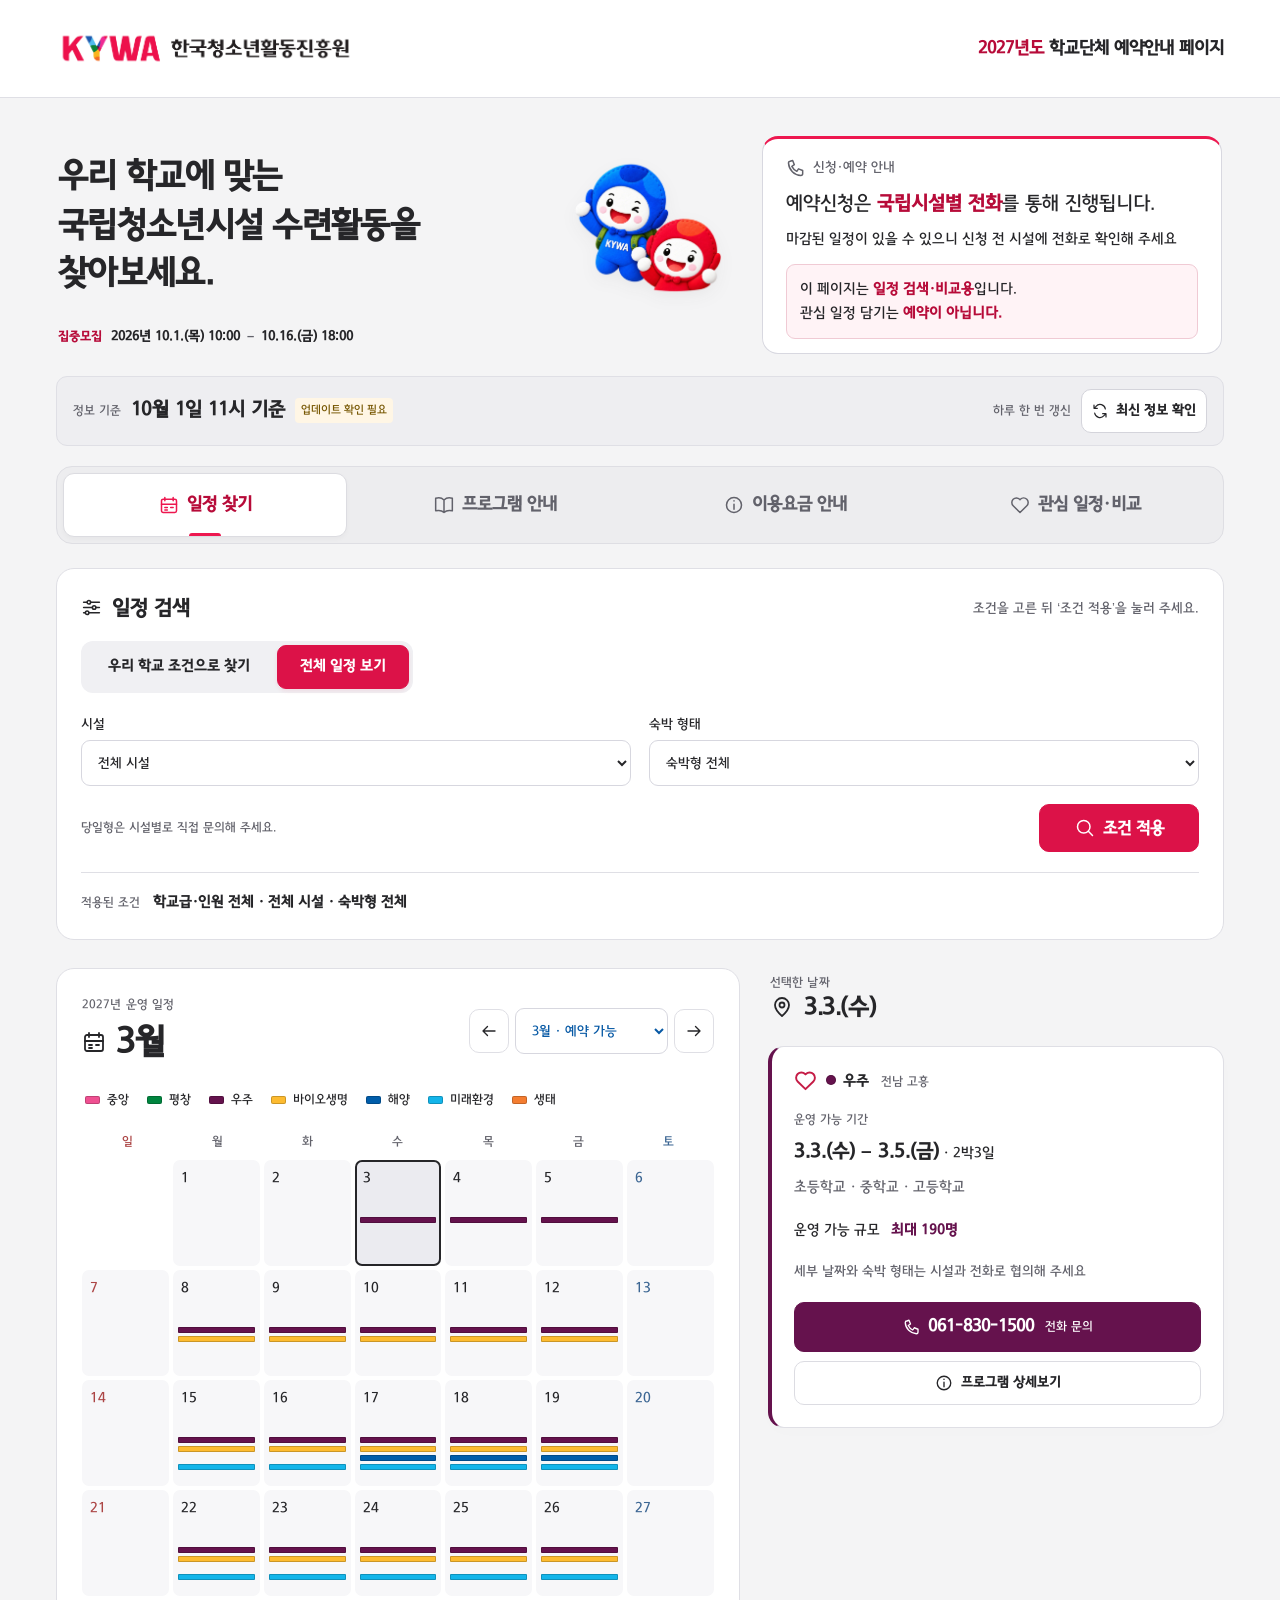
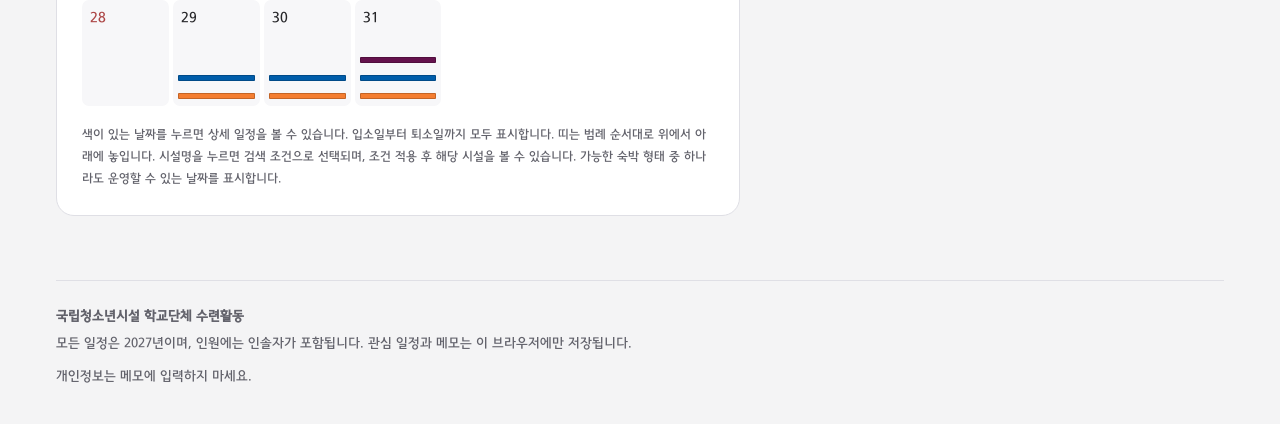
==== commit d888b26d: "요금표 반영" ====
--- a/index.html
+++ b/index.html
@@ -1,9 +1,10 @@
 <!doctype html>
 <html lang="ko"><head>
 <meta charset="utf-8"><meta name="viewport" content="width=device-width, initial-scale=1"><meta name="theme-color" content="#29292D">
+<meta name="site-version" content="44e7b639b2459bdb">
 <meta name="description" content="우리 학교에 맞는 2027년 국립청소년시설 수련활동 일정과 프로그램을 확인하세요. 신청은 시설별 전화로 진행합니다.">
 <meta http-equiv="Content-Security-Policy" content="default-src 'self'; script-src 'self' https://www.googletagmanager.com; style-src 'self' 'unsafe-inline'; img-src 'self' data: https://www.google-analytics.com https://*.google-analytics.com; connect-src 'self' https://www.google-analytics.com https://*.google-analytics.com; font-src 'self'; object-src 'none'; base-uri 'self'; form-action 'none'">
-<title>2027 학교단체 수련활동 · 국립청소년시설</title><link rel="icon" href="./favicon.svg"><link rel="preload" href="./assets/fonts/Youth.ttf" as="font" type="font/ttf" crossorigin><link rel="stylesheet" href="./styles.css?v=9c570446ca26e2c3"><script src="./analytics.js"></script>
+<title>2027 학교단체 수련활동 · 국립청소년시설</title><link rel="icon" href="./favicon.svg"><link rel="preload" href="./assets/fonts/Youth.ttf" as="font" type="font/ttf" crossorigin><link rel="stylesheet" href="./styles.css?v=44e7b639b2459bdb"><script src="./analytics.js"></script>
 </head><body>
 <a href="#main" class="skip">본문으로 건너뛰기</a>
 <header class="header"><div class="header-inner"><a class="brand" href="./" aria-label="한국청소년활동진흥원 · 일정 찾기 첫 화면"><img class="brand-logo" src="./assets/brand/logos/agency.webp" alt="한국청소년활동진흥원 KYWA"></a><div class="brand-service"><span><b>2027년도</b> 학교단체 예약안내 페이지</span></div></div></header>
@@ -24,10 +25,14 @@
   <div class="update-meta"><span class="update-label">정보 기준</span><strong id="asof">정보를 불러오는 중입니다</strong><span id="freshness"></span></div>
   <div class="update-actions"><p>하루 한 번 갱신</p><button id="refresh" class="text-button with-icon"><span data-icon="refresh" aria-hidden="true"></span><span>최신 정보 확인</span></button></div>
 </section>
+<aside id="site-update" class="site-update" hidden aria-labelledby="site-update-title">
+  <div role="status" aria-live="polite"><strong id="site-update-title">새로운 안내가 업데이트되었습니다.</strong><p>작성 중인 내용을 마친 뒤 새 화면을 확인해 주세요.</p></div>
+  <button type="button" id="site-update-reload">새 화면 보기</button>
+</aside>
 <div id="notice" role="status" aria-live="polite"></div>
-<nav class="tabs" aria-label="주요 메뉴"><button data-tab="search" aria-current="page"><span class="tab-name"><span data-icon="calendar" aria-hidden="true"></span><span>일정 찾기</span></span></button><button data-tab="programs"><span class="tab-name"><span data-icon="book" aria-hidden="true"></span><span>프로그램 안내</span></span></button><button data-tab="saved"><span class="tab-name"><span data-icon="heart" aria-hidden="true"></span><span>관심 일정·비교</span></span></button></nav>
+<nav class="tabs" aria-label="주요 메뉴"><button data-tab="search" aria-current="page"><span class="tab-name"><span data-icon="calendar" aria-hidden="true"></span><span>일정 찾기</span></span></button><button data-tab="programs"><span class="tab-name"><span data-icon="book" aria-hidden="true"></span><span>프로그램 안내</span></span></button><button data-tab="fees"><span class="tab-name"><span data-icon="info" aria-hidden="true"></span><span>이용요금 안내</span></span></button><button data-tab="saved"><span class="tab-name"><span data-icon="heart" aria-hidden="true"></span><span>관심 일정·비교</span></span></button></nav>
 <main id="main" tabindex="-1"><p class="loading">일정을 준비하고 있습니다.</p></main>
 <footer><strong>국립청소년시설 학교단체 수련활동</strong><p>모든 일정은 2027년이며, 인원에는 인솔자가 포함됩니다. 관심 일정과 메모는 이 브라우저에만 저장됩니다.</p><p>개인정보는 메모에 입력하지 마세요.</p></footer>
 </div><dialog id="detail" aria-labelledby="dialog-title"></dialog><div id="toast" role="status" aria-live="polite"></div>
 <noscript><p>이 페이지는 JavaScript가 필요합니다. 브라우저 설정에서 JavaScript를 허용해 주세요.</p></noscript>
-<script type="module" src="./app.mjs?v=9c570446ca26e2c3"></script></body></html>
+<script type="module" src="./app.mjs?v=44e7b639b2459bdb"></script></body></html>
--- a/styles.css
+++ b/styles.css
@@ -68,7 +68,7 @@
 .update-actions #refresh{background:var(--white);min-height:44px}
 .text-button{background:transparent;font-size:13px;min-height:38px;padding:7px 10px;border-color:#D4D4DB}
 /* Navigation uses one agency accent; facility colors belong to schedule content. */
-.tabs{display:grid;grid-template-columns:repeat(3,minmax(0,1fr));gap:6px;margin:20px 0 24px;padding:6px;border:1px solid #DEDEE3;border-radius:16px;background:#EDEDEF}
+.tabs{display:grid;grid-template-columns:repeat(4,minmax(0,1fr));gap:6px;margin:20px 0 24px;padding:6px;border:1px solid #DEDEE3;border-radius:16px;background:#EDEDEF}
 .tabs button{position:relative;display:flex;align-items:center;justify-content:center;gap:12px;min-width:0;min-height:64px;padding:14px 16px;border:1px solid transparent;border-radius:11px;background:transparent;color:var(--muted);font-size:17px;box-shadow:none}
 .tabs button::after{content:'';position:absolute;bottom:0;left:calc(50% - 16px);width:32px;height:3px;border-radius:3px 3px 0 0;background:transparent}
 .tabs button:hover:not(:disabled){background:#F8F8FA;border-color:transparent;color:var(--ink)}
@@ -532,3 +532,85 @@
 .activity-photo-toolbar button{min-width:80px;min-height:42px;padding:8px 12px;font-size:13px}
 .activity-photo-toolbar [role="status"]{min-width:44px;font-size:13px;text-align:center;color:var(--muted);font-variant-numeric:tabular-nums}
 @media(max-width:650px){.activity-photo-viewer[open]{width:calc(100% - 20px);height:min(620px,86vh);height:min(620px,86dvh);border-radius:14px}.activity-photo-heading{padding:12px 14px}.activity-photo-heading h2{font-size:16px}.activity-photo-stage{padding:14px}.activity-photo-toolbar{gap:12px;padding:10px 12px}}
+
+/* 2026 fee reference: readable totals and optional itemized detail. */
+.fees{max-width:980px;margin:0 auto}
+.fees-heading{margin-bottom:20px}
+.fees-heading h2{font-size:28px}
+.fee-notice{padding:22px 26px;margin-bottom:24px;border:1px solid #F0CAD4;border-radius:16px;background:#FFF3F6}
+.fee-notice p{margin:0;word-break:keep-all;overflow-wrap:break-word;font-size:15px}
+.fee-notice .fee-reference{display:flex;align-items:center;flex-wrap:wrap;gap:8px 12px;margin-bottom:12px;color:var(--brand-ink);font-size:14px}
+.fee-reference>strong{padding:5px 10px;border-radius:6px;background:#FFFFFF;border:1px solid #F0CAD4}
+.fee-notice .fee-change{margin-top:9px;color:var(--brand-ink);font-size:16px}
+.fee-summary{padding:26px;border:1px solid var(--line);border-radius:16px;background:#FFFFFF}
+.fee-summary h3{margin:0 0 6px;font-size:21px}
+.fee-common{margin:0 0 20px;font-size:14px;color:var(--muted);word-break:keep-all}
+.fee-table{width:100%;border-collapse:collapse;table-layout:fixed;line-height:1.6;font-variant-numeric:tabular-nums}
+.fee-table th,.fee-table td{padding:18px 14px;border-bottom:1px solid var(--line);text-align:right}
+.fee-table th:first-child{text-align:left}
+.fee-table thead th{background:#F5F5F7;font-size:14px;color:var(--muted);font-weight:400}
+.fee-table tbody th{font-size:17px;font-weight:700}
+.fee-table tbody tr:last-child>*{border-bottom:0}
+.fee-totals strong{font-size:18px;font-weight:700;white-space:nowrap}
+.fee-totals strong>span{margin-left:3px;font-size:15px;font-weight:400}
+.fee-details{margin-top:18px;border:1px solid var(--line);border-radius:14px;background:#FFFFFF;overflow:hidden}
+.fee-details>summary{display:flex;align-items:center;justify-content:space-between;min-height:60px;padding:17px 24px;list-style:none;cursor:pointer;font-weight:700;font-size:16px}
+.fee-details>summary::-webkit-details-marker{display:none}
+.fee-details>summary::marker{content:''}
+.fee-details>summary:hover{background:#F8F8FA}
+.fee-chevron{display:flex;transform:rotate(90deg);color:var(--muted)}
+.fee-details[open] .fee-chevron{transform:rotate(-90deg)}
+.fee-details[open]>summary{border-bottom:1px solid var(--line)}
+.fee-details-body{padding:20px 24px}
+.fee-breakdown th,.fee-breakdown td{padding:14px 10px;font-size:14px}
+.fee-breakdown th:first-child{width:30%}
+.fee-breakdown th:nth-child(2){width:20%}
+.fee-breakdown tbody th{font-size:14px;word-break:keep-all}
+.fee-breakdown td{white-space:nowrap}
+.fee-breakdown th:nth-child(2),.fee-breakdown td:nth-child(2){text-align:center}
+.fee-empty-note{margin:16px 0 0;font-size:12px;color:var(--muted);word-break:keep-all}
+.fee-source{display:flex;justify-content:flex-end;margin-top:18px}
+.fee-source button{font-size:14px}
+.image-viewer-notice{display:block;color:var(--brand-ink);font-size:13px;margin:2px 0 7px;word-break:keep-all}
+@media(max-width:759px){
+  .tab-name{flex-direction:column;gap:6px}
+  .fees-heading h2{font-size:24px}
+  .fee-notice{padding:18px;margin-bottom:18px}
+  .fee-notice p{font-size:14px}
+  .fee-notice .fee-change{font-size:15px}
+  .fee-summary{padding:19px 16px}
+  .fee-summary h3{font-size:19px}
+  .fee-common{font-size:13px;margin-bottom:16px}
+  .fee-table th,.fee-table td{padding:15px 8px}
+  .fee-table thead th{font-size:13px}
+  .fee-table tbody th{font-size:15px}
+  .fee-totals strong{font-size:16px}
+  .fee-totals strong>span{font-size:13px;margin-left:2px}
+  .fee-details>summary{padding:16px 18px}
+  .fee-details-body{padding:16px 12px}
+  .fee-breakdown th,.fee-breakdown td,.fee-breakdown tbody th,.fee-breakdown thead th{padding:12px 5px;font-size:12px}
+  .fee-source button{width:100%}
+}
+@media(max-width:540px){
+  .tabs{grid-template-columns:repeat(2,minmax(0,1fr))}
+  .tabs button{min-height:50px;font-size:14px;padding:11px 7px}
+  .tab-name{flex-direction:row;gap:6px}
+}
+@media(max-width:359px){
+  .fee-summary{padding:17px 12px}
+  .fee-table th,.fee-table td{padding:13px 5px}
+  .fee-table tbody th{font-size:14px}
+  .fee-totals strong{font-size:15px}
+  .fee-totals strong>span{font-size:12px;margin-left:1px}
+  .fee-breakdown th,.fee-breakdown td,.fee-breakdown tbody th,.fee-breakdown thead th{padding:12px 3px;font-size:11px}
+}
+.fee-table .fee-instructor-note{display:block;margin-top:3px;font-size:12px;line-height:1.5;font-weight:400;word-break:keep-all;overflow-wrap:normal}
+@media(max-width:759px){.fee-table .fee-instructor-note{font-size:10px}}
+/* Update notice stays absent until a different, valid published version is found. */
+.site-update[hidden]{display:none}
+.site-update{position:sticky;top:12px;z-index:30;display:flex;align-items:center;justify-content:space-between;gap:16px;margin:16px 0;padding:18px 22px;border:1px solid #F0CAD4;border-radius:14px;background:#FFF3F6;box-shadow:0 4px 18px #29292D12}
+.site-update strong{display:block;color:var(--brand-ink);font-size:16px;line-height:1.6;word-break:keep-all}
+.site-update p{margin:4px 0 0;color:var(--muted);font-size:13px;word-break:keep-all}
+.site-update button{flex:none;background:var(--brand-action);border-color:var(--brand-action);color:#FFFFFF;font-size:14px}
+.site-update button:hover:not(:disabled){background:var(--brand-ink);border-color:var(--brand-ink)}
+@media(max-width:540px){.site-update{top:8px;align-items:stretch;flex-direction:column;gap:12px;padding:16px}.site-update strong{font-size:15px}.site-update p{font-size:12px}.site-update button{width:100%}}
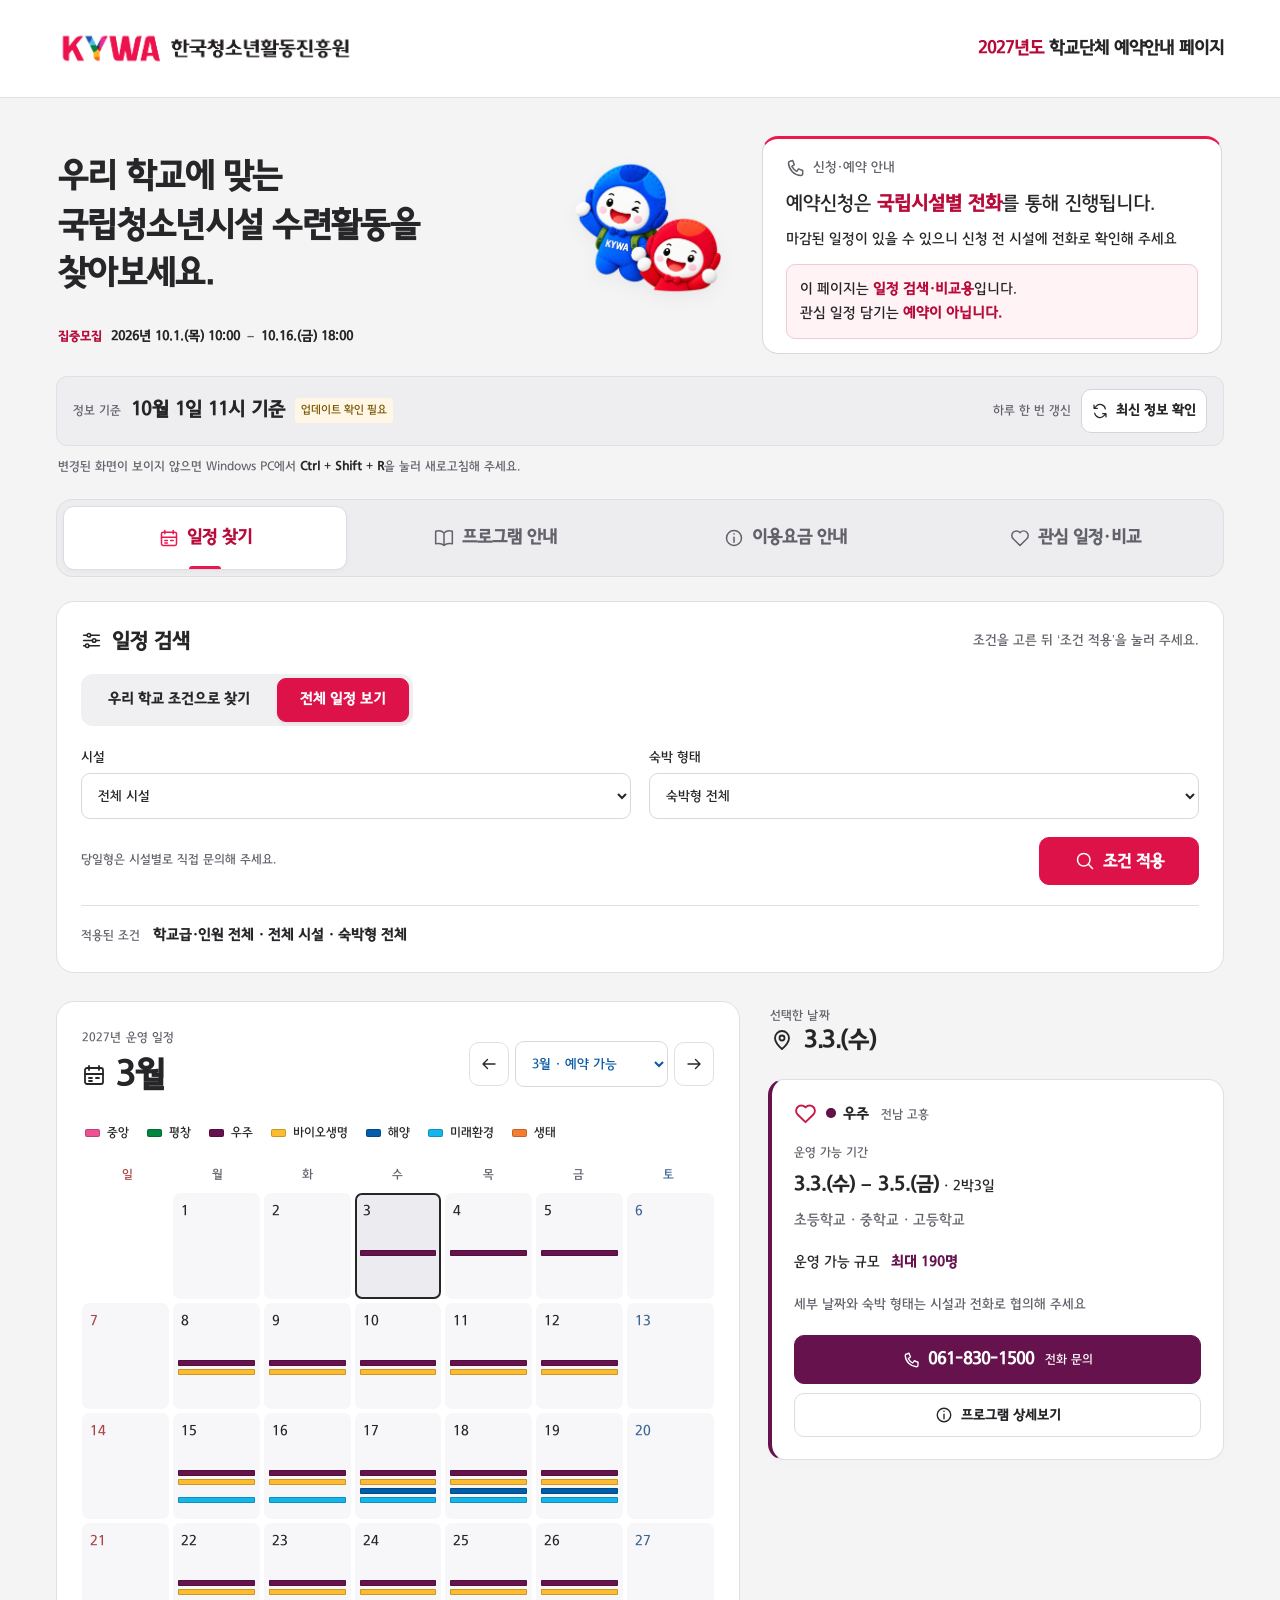
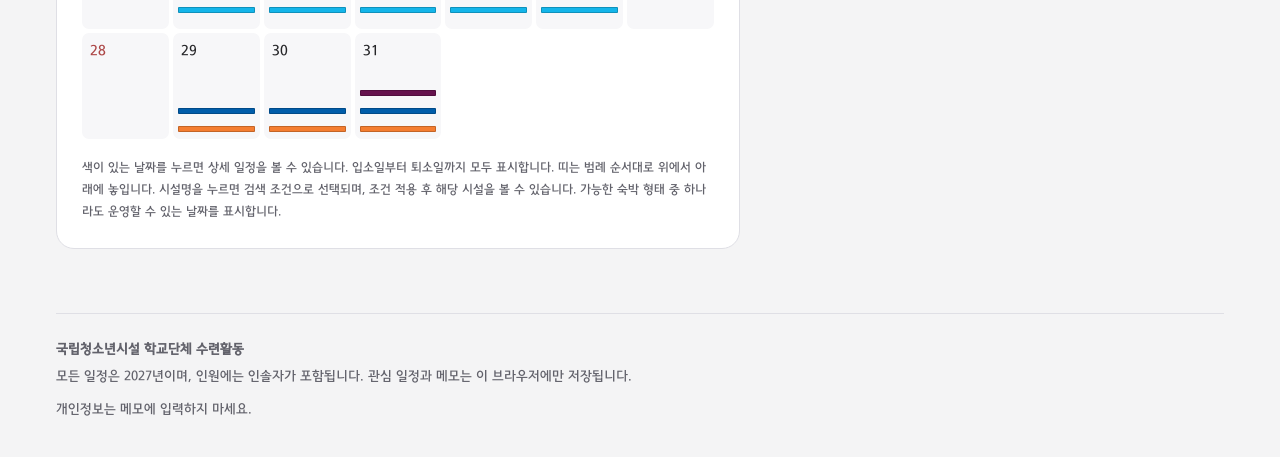
==== commit fba1aad9: "이용요금 수정2" ====
--- a/index.html
+++ b/index.html
@@ -1,10 +1,10 @@
 <!doctype html>
 <html lang="ko"><head>
 <meta charset="utf-8"><meta name="viewport" content="width=device-width, initial-scale=1"><meta name="theme-color" content="#29292D">
-<meta name="site-version" content="44e7b639b2459bdb">
+<meta name="site-version" content="17ce08c48dbacdd4">
 <meta name="description" content="우리 학교에 맞는 2027년 국립청소년시설 수련활동 일정과 프로그램을 확인하세요. 신청은 시설별 전화로 진행합니다.">
 <meta http-equiv="Content-Security-Policy" content="default-src 'self'; script-src 'self' https://www.googletagmanager.com; style-src 'self' 'unsafe-inline'; img-src 'self' data: https://www.google-analytics.com https://*.google-analytics.com; connect-src 'self' https://www.google-analytics.com https://*.google-analytics.com; font-src 'self'; object-src 'none'; base-uri 'self'; form-action 'none'">
-<title>2027 학교단체 수련활동 · 국립청소년시설</title><link rel="icon" href="./favicon.svg"><link rel="preload" href="./assets/fonts/Youth.ttf" as="font" type="font/ttf" crossorigin><link rel="stylesheet" href="./styles.css?v=44e7b639b2459bdb"><script src="./analytics.js"></script>
+<title>2027 학교단체 수련활동 · 국립청소년시설</title><link rel="icon" href="./favicon.svg"><link rel="preload" href="./assets/fonts/Youth.ttf" as="font" type="font/ttf" crossorigin><link rel="stylesheet" href="./styles.css?v=17ce08c48dbacdd4"><script src="./analytics.js"></script>
 </head><body>
 <a href="#main" class="skip">본문으로 건너뛰기</a>
 <header class="header"><div class="header-inner"><a class="brand" href="./" aria-label="한국청소년활동진흥원 · 일정 찾기 첫 화면"><img class="brand-logo" src="./assets/brand/logos/agency.webp" alt="한국청소년활동진흥원 KYWA"></a><div class="brand-service"><span><b>2027년도</b> 학교단체 예약안내 페이지</span></div></div></header>
@@ -25,8 +25,9 @@
   <div class="update-meta"><span class="update-label">정보 기준</span><strong id="asof">정보를 불러오는 중입니다</strong><span id="freshness"></span></div>
   <div class="update-actions"><p>하루 한 번 갱신</p><button id="refresh" class="text-button with-icon"><span data-icon="refresh" aria-hidden="true"></span><span>최신 정보 확인</span></button></div>
 </section>
+<p class="refresh-help">변경된 화면이 보이지 않으면 Windows PC에서 <span class="refresh-shortcut"><kbd>Ctrl</kbd> + <kbd>Shift</kbd> + <kbd>R</kbd></span>을 눌러 새로고침해 주세요.</p>
 <aside id="site-update" class="site-update" hidden aria-labelledby="site-update-title">
-  <div role="status" aria-live="polite"><strong id="site-update-title">새로운 안내가 업데이트되었습니다.</strong><p>작성 중인 내용을 마친 뒤 새 화면을 확인해 주세요.</p></div>
+  <div role="status" aria-live="polite"><strong id="site-update-title">새로운 안내가 업데이트되었습니다.</strong><p>작성 중인 내용을 마친 뒤 새 화면을 확인해 주세요.</p><p class="site-update-help">화면이 그대로면 Windows PC에서 <span class="refresh-shortcut"><kbd>Ctrl</kbd> + <kbd>Shift</kbd> + <kbd>R</kbd></span>을 눌러 주세요.</p></div>
   <button type="button" id="site-update-reload">새 화면 보기</button>
 </aside>
 <div id="notice" role="status" aria-live="polite"></div>
@@ -35,4 +36,4 @@
 <footer><strong>국립청소년시설 학교단체 수련활동</strong><p>모든 일정은 2027년이며, 인원에는 인솔자가 포함됩니다. 관심 일정과 메모는 이 브라우저에만 저장됩니다.</p><p>개인정보는 메모에 입력하지 마세요.</p></footer>
 </div><dialog id="detail" aria-labelledby="dialog-title"></dialog><div id="toast" role="status" aria-live="polite"></div>
 <noscript><p>이 페이지는 JavaScript가 필요합니다. 브라우저 설정에서 JavaScript를 허용해 주세요.</p></noscript>
-<script type="module" src="./app.mjs?v=44e7b639b2459bdb"></script></body></html>
+<script type="module" src="./app.mjs?v=17ce08c48dbacdd4"></script></body></html>
--- a/styles.css
+++ b/styles.css
@@ -613,4 +613,9 @@
 .site-update p{margin:4px 0 0;color:var(--muted);font-size:13px;word-break:keep-all}
 .site-update button{flex:none;background:var(--brand-action);border-color:var(--brand-action);color:#FFFFFF;font-size:14px}
 .site-update button:hover:not(:disabled){background:var(--brand-ink);border-color:var(--brand-ink)}
-@media(max-width:540px){.site-update{top:8px;align-items:stretch;flex-direction:column;gap:12px;padding:16px}.site-update strong{font-size:15px}.site-update p{font-size:12px}.site-update button{width:100%}}+@media(max-width:540px){.site-update{top:8px;align-items:stretch;flex-direction:column;gap:12px;padding:16px}.site-update strong{font-size:15px}.site-update p{font-size:12px}.site-update button{width:100%}}
+.refresh-help{margin:10px 2px 14px;font-size:12px;line-height:1.9;color:var(--muted);word-break:keep-all;overflow-wrap:break-word}
+.refresh-shortcut{display:inline-block;white-space:nowrap;color:var(--ink)}
+.refresh-shortcut kbd{font-family:inherit;font-size:inherit;font-weight:700}
+.site-update .site-update-help{margin-top:6px}
+@media(max-width:540px){.refresh-help{font-size:11px}}
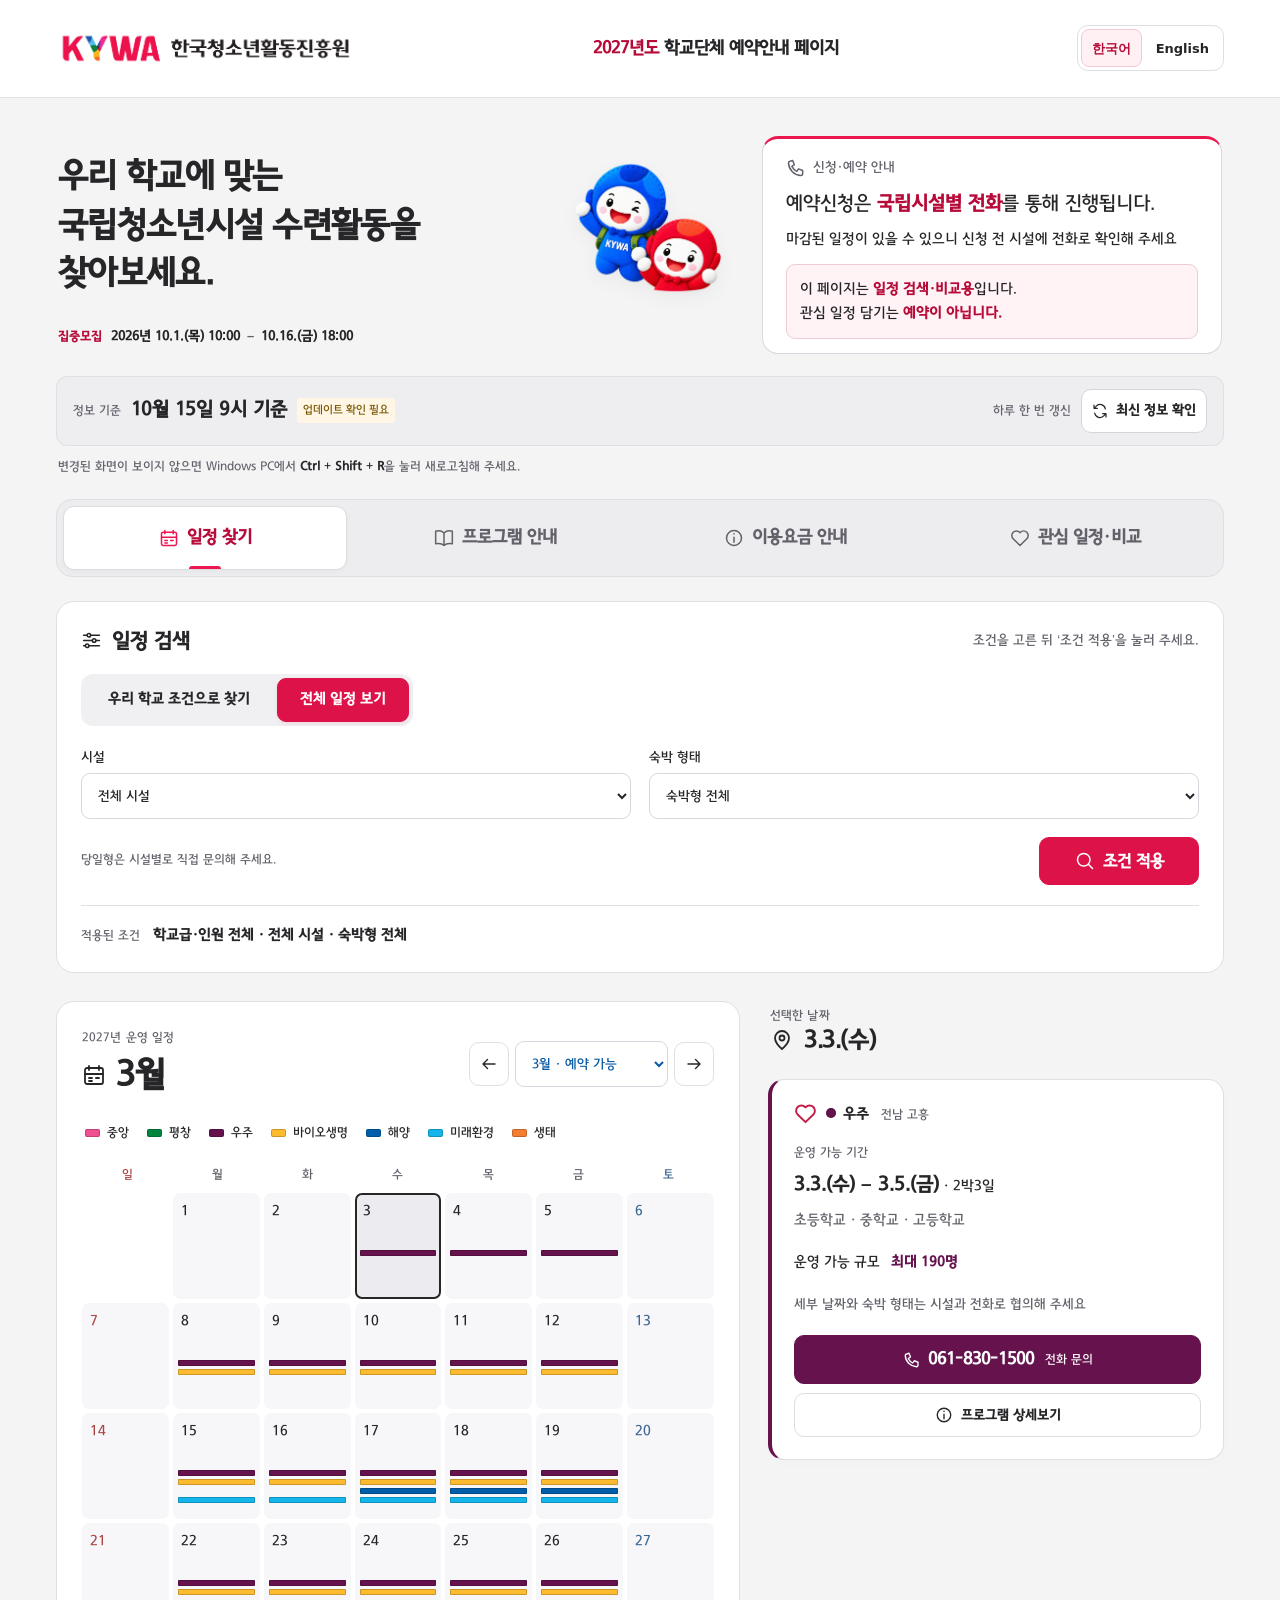
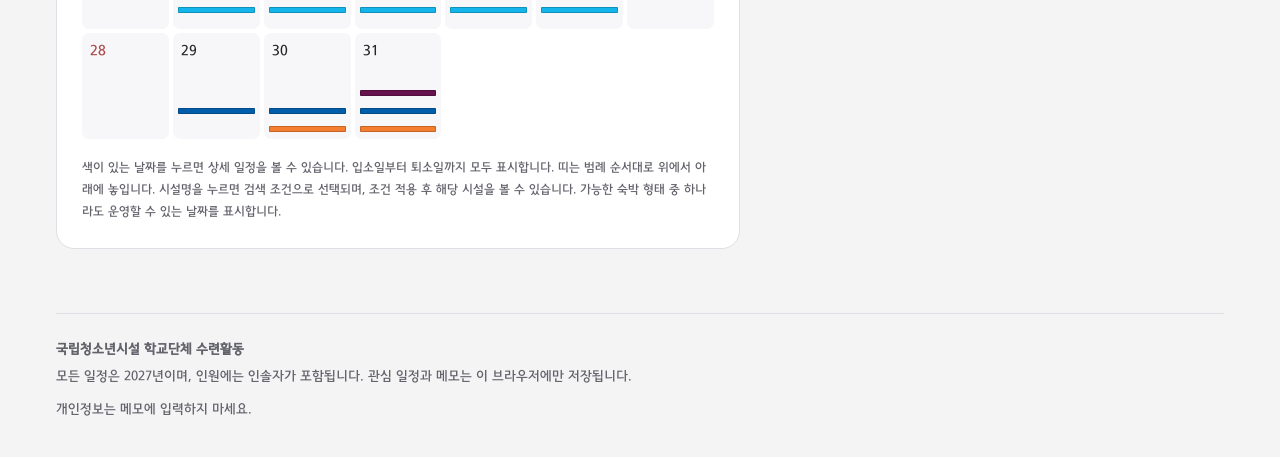
==== commit 39ef1143: "영어판 추가" ====
--- a/index.html
+++ b/index.html
@@ -1,14 +1,15 @@
 <!doctype html>
 <html lang="ko"><head>
 <meta charset="utf-8"><meta name="viewport" content="width=device-width, initial-scale=1"><meta name="theme-color" content="#29292D">
-<meta name="site-version" content="17ce08c48dbacdd4">
+<meta name="site-version" content="e831081aa16a5a74">
 <meta name="description" content="우리 학교에 맞는 2027년 국립청소년시설 수련활동 일정과 프로그램을 확인하세요. 신청은 시설별 전화로 진행합니다.">
 <meta http-equiv="Content-Security-Policy" content="default-src 'self'; script-src 'self' https://www.googletagmanager.com; style-src 'self' 'unsafe-inline'; img-src 'self' data: https://www.google-analytics.com https://*.google-analytics.com; connect-src 'self' https://www.google-analytics.com https://*.google-analytics.com; font-src 'self'; object-src 'none'; base-uri 'self'; form-action 'none'">
-<title>2027 학교단체 수련활동 · 국립청소년시설</title><link rel="icon" href="./favicon.svg"><link rel="preload" href="./assets/fonts/Youth.ttf" as="font" type="font/ttf" crossorigin><link rel="stylesheet" href="./styles.css?v=17ce08c48dbacdd4"><script src="./analytics.js"></script>
+<title>2027 학교단체 수련활동 · 국립청소년시설</title><link rel="icon" href="./favicon.svg"><link rel="preload" href="./assets/fonts/Youth.ttf" as="font" type="font/ttf" crossorigin><link rel="stylesheet" href="./styles.css?v=e831081aa16a5a74"><script src="./analytics.js"></script>
 </head><body>
 <a href="#main" class="skip">본문으로 건너뛰기</a>
-<header class="header"><div class="header-inner"><a class="brand" href="./" aria-label="한국청소년활동진흥원 · 일정 찾기 첫 화면"><img class="brand-logo" src="./assets/brand/logos/agency.webp" alt="한국청소년활동진흥원 KYWA"></a><div class="brand-service"><span><b>2027년도</b> 학교단체 예약안내 페이지</span></div></div></header>
+<header class="header"><div class="header-inner"><a class="brand" href="./" aria-label="한국청소년활동진흥원 · 일정 찾기 첫 화면"><img class="brand-logo" src="./assets/brand/logos/agency.webp" alt="한국청소년활동진흥원 KYWA"></a><div class="brand-service"><span><b>2027년도</b> 학교단체 예약안내 페이지</span></div><div class="language-switch" role="group" aria-label="Language / 언어" translate="no"><button type="button" data-language="ko" lang="ko" aria-pressed="true">한국어</button><button type="button" data-language="en" lang="en" aria-pressed="false">English</button></div></div></header>
 <div class="shell">
+<p class="english-note" lang="en" translate="no">English guide · Booking is by phone with each center. Original PDFs, logos and source images are in Korean.</p>
 <section class="intro">
   <div class="intro-copy">
     <div class="intro-heading"><h1>우리 학교에 맞는<br>국립청소년시설 수련활동을 찾아보세요.</h1><div class="campaign-hero" aria-hidden="true"><picture><source srcset="./assets/campaign/hero.webp" type="image/webp"><img src="./assets/campaign/hero.png" alt="" width="320" height="320" fetchpriority="high" decoding="async"></picture></div></div>
@@ -36,4 +37,4 @@
 <footer><strong>국립청소년시설 학교단체 수련활동</strong><p>모든 일정은 2027년이며, 인원에는 인솔자가 포함됩니다. 관심 일정과 메모는 이 브라우저에만 저장됩니다.</p><p>개인정보는 메모에 입력하지 마세요.</p></footer>
 </div><dialog id="detail" aria-labelledby="dialog-title"></dialog><div id="toast" role="status" aria-live="polite"></div>
 <noscript><p>이 페이지는 JavaScript가 필요합니다. 브라우저 설정에서 JavaScript를 허용해 주세요.</p></noscript>
-<script type="module" src="./app.mjs?v=17ce08c48dbacdd4"></script></body></html>
+<script type="module" src="./app.mjs?v=e831081aa16a5a74"></script></body></html>
--- a/styles.css
+++ b/styles.css
@@ -618,4 +618,37 @@
 .refresh-shortcut{display:inline-block;white-space:nowrap;color:var(--ink)}
 .refresh-shortcut kbd{font-family:inherit;font-size:inherit;font-weight:700}
 .site-update .site-update-help{margin-top:6px}
-@media(max-width:540px){.refresh-help{font-size:11px}}+@media(max-width:540px){.refresh-help{font-size:11px}}
+
+/* Language controls stay in view; English text can wrap naturally. */
+.language-switch{display:flex;align-items:center;gap:3px;flex-shrink:0;padding:3px;border:1px solid var(--line);border-radius:11px;background:#fff}
+.language-switch button{min-height:38px;padding:6px 10px;border-color:transparent;border-radius:8px;font-family:system-ui,"Malgun Gothic",sans-serif;font-size:13px}
+.language-switch button[aria-pressed="true"]{background:#FFF0F4;color:var(--brand-ink);border-color:#F0CAD4}
+.english-note{display:none}
+html[lang="en"]{font-family:system-ui,-apple-system,"Segoe UI",sans-serif}
+html[lang="en"] .english-note{display:block;margin:0 0 20px;padding:10px 14px;border-left:3px solid var(--brand);background:#fff;color:var(--muted);font-size:13px;line-height:1.6}
+html[lang="en"] :is(h1,h2,h3,h4,p,button,label,summary,.brand-service,.facility-tag){word-break:normal;overflow-wrap:break-word;letter-spacing:normal}
+html[lang="en"] .header-inner{gap:16px;flex-wrap:wrap}
+html[lang="en"] .brand-service{flex:1;min-width:140px}
+html[lang="en"] .recruitment-period p{white-space:normal}
+html[lang="en"] .tabs button{font-size:15px;padding:12px 9px}
+html[lang="en"] .picker-name{font-size:13px}
+html[lang="en"] .dialog-actions{flex-wrap:wrap}
+html[lang="en"] .dialog-actions>*{min-width:0}
+html[lang="en"] :is(.time-column,.duration-column){white-space:normal}
+html[lang="en"] .detail-summary dt small{white-space:normal}
+@media(max-width:640px){
+  .header-inner{flex-wrap:wrap;gap:10px}
+  .language-switch{margin-left:auto}
+  .language-switch button{min-height:40px}
+  html[lang="en"] .brand-service{font-size:12px}
+  html[lang="en"] .tabs{grid-template-columns:repeat(2,minmax(0,1fr))}
+  html[lang="en"] .tabs button{font-size:13px}
+  html[lang="en"] .intro-heading{grid-template-columns:minmax(0,1fr) 90px;gap:5px}
+  html[lang="en"] .intro h1{font-size:25px;line-height:1.3}
+  html[lang="en"] .campaign-hero img{width:90px;height:110px}
+  html[lang="en"] .fee-totals strong{font-size:16px}
+  html[lang="en"] .day-list{grid-template-columns:minmax(0,1fr)}
+  html[lang="en"] .slot-card{min-width:0}
+}
+@media(max-width:420px){html[lang="en"] .card-actions .phone-label{display:none}}
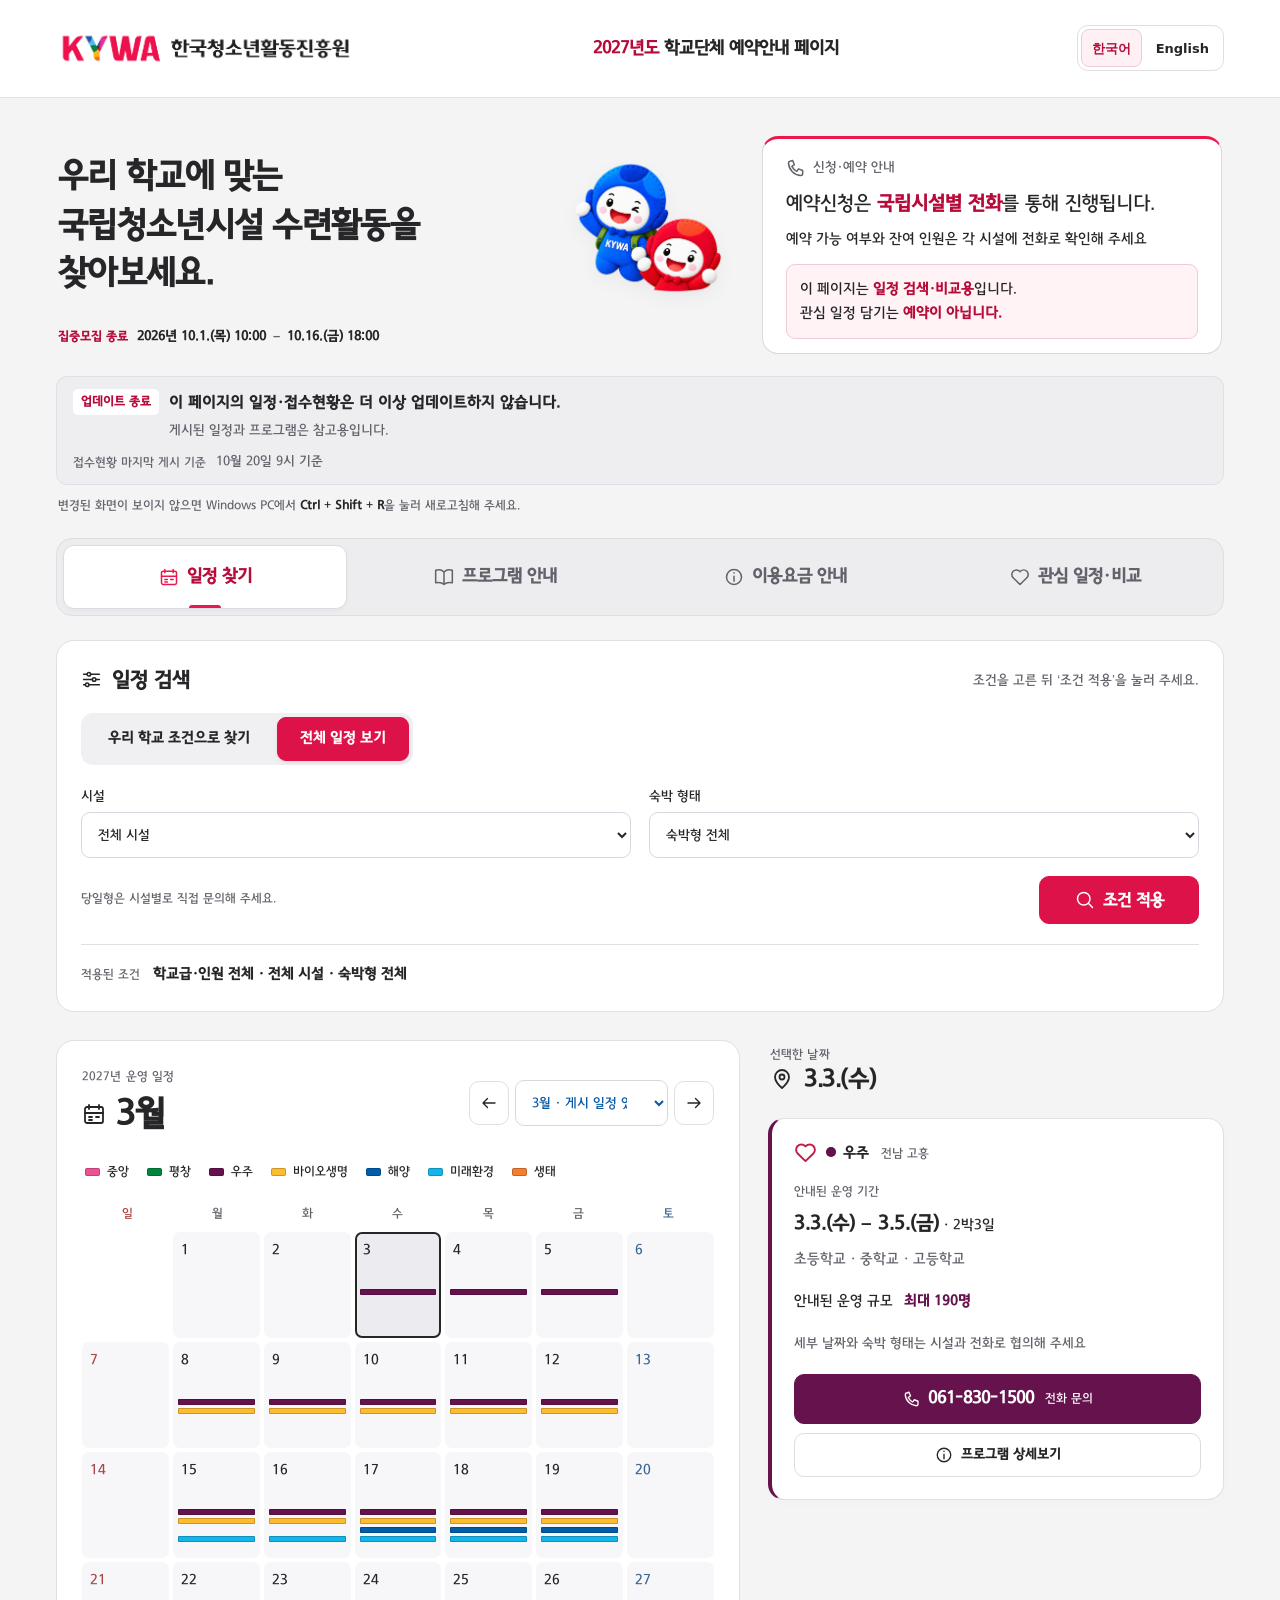
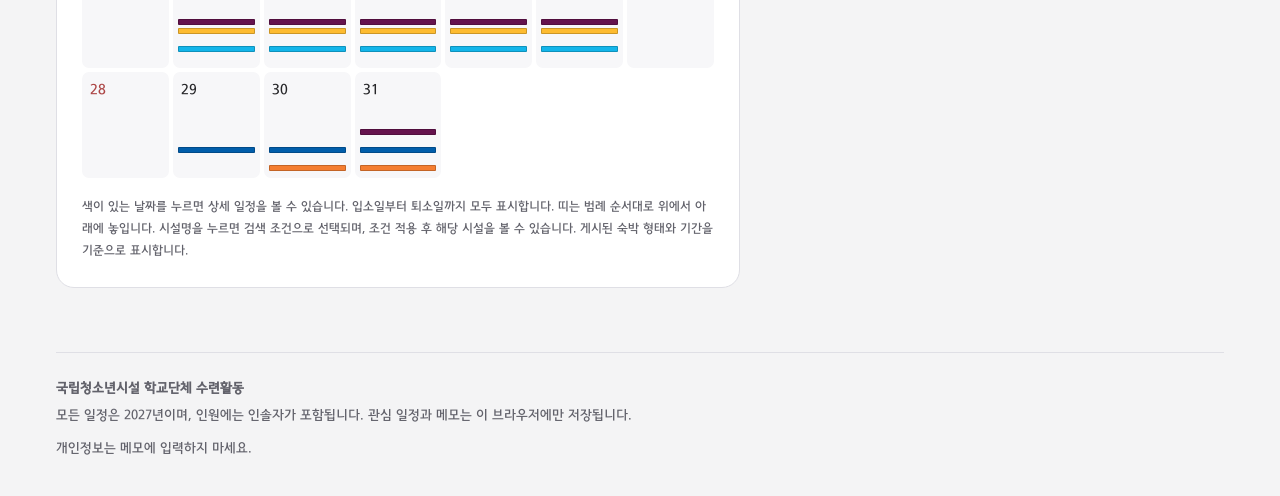
==== commit c8b65ff2: "집중모집기간 종료" ====
--- a/index.html
+++ b/index.html
@@ -1,10 +1,10 @@
 <!doctype html>
 <html lang="ko"><head>
 <meta charset="utf-8"><meta name="viewport" content="width=device-width, initial-scale=1"><meta name="theme-color" content="#29292D">
-<meta name="site-version" content="e831081aa16a5a74">
+<meta name="site-version" content="78e9f70cf0822503">
 <meta name="description" content="우리 학교에 맞는 2027년 국립청소년시설 수련활동 일정과 프로그램을 확인하세요. 신청은 시설별 전화로 진행합니다.">
 <meta http-equiv="Content-Security-Policy" content="default-src 'self'; script-src 'self' https://www.googletagmanager.com; style-src 'self' 'unsafe-inline'; img-src 'self' data: https://www.google-analytics.com https://*.google-analytics.com; connect-src 'self' https://www.google-analytics.com https://*.google-analytics.com; font-src 'self'; object-src 'none'; base-uri 'self'; form-action 'none'">
-<title>2027 학교단체 수련활동 · 국립청소년시설</title><link rel="icon" href="./favicon.svg"><link rel="preload" href="./assets/fonts/Youth.ttf" as="font" type="font/ttf" crossorigin><link rel="stylesheet" href="./styles.css?v=e831081aa16a5a74"><script src="./analytics.js"></script>
+<title>2027 학교단체 수련활동 · 국립청소년시설</title><link rel="icon" href="./favicon.svg"><link rel="preload" href="./assets/fonts/Youth.ttf" as="font" type="font/ttf" crossorigin><link rel="stylesheet" href="./styles.css?v=78e9f70cf0822503"><script src="./analytics.js"></script>
 </head><body>
 <a href="#main" class="skip">본문으로 건너뛰기</a>
 <header class="header"><div class="header-inner"><a class="brand" href="./" aria-label="한국청소년활동진흥원 · 일정 찾기 첫 화면"><img class="brand-logo" src="./assets/brand/logos/agency.webp" alt="한국청소년활동진흥원 KYWA"></a><div class="brand-service"><span><b>2027년도</b> 학교단체 예약안내 페이지</span></div><div class="language-switch" role="group" aria-label="Language / 언어" translate="no"><button type="button" data-language="ko" lang="ko" aria-pressed="true">한국어</button><button type="button" data-language="en" lang="en" aria-pressed="false">English</button></div></div></header>
@@ -13,18 +13,18 @@
 <section class="intro">
   <div class="intro-copy">
     <div class="intro-heading"><h1>우리 학교에 맞는<br>국립청소년시설 수련활동을 찾아보세요.</h1><div class="campaign-hero" aria-hidden="true"><picture><source srcset="./assets/campaign/hero.webp" type="image/webp"><img src="./assets/campaign/hero.png" alt="" width="320" height="320" fetchpriority="high" decoding="async"></picture></div></div>
-    <div class="recruitment-period"><span class="recruitment-label">집중모집</span><p><span class="recruitment-year">2026년 </span><time datetime="2026-10-01T10:00:00+09:00">10.1.(목) 10:00</time><span class="date-separator"> – </span><time datetime="2026-10-16T18:00:00+09:00">10.16.(금) 18:00</time></p></div>
+    <div class="recruitment-period"><span class="recruitment-label">집중모집 종료</span><p><span class="recruitment-year">2026년 </span><time datetime="2026-10-01T10:00:00+09:00">10.1.(목) 10:00</time><span class="date-separator"> – </span><time datetime="2026-10-16T18:00:00+09:00">10.16.(금) 18:00</time></p></div>
   </div>
   <aside class="purpose-panel" aria-labelledby="purpose-heading">
     <h2 id="purpose-heading"><span data-icon="phone" aria-hidden="true"></span>신청·예약 안내</h2>
     <p class="purpose-callout">예약신청은 <strong>국립시설별 전화</strong>를 통해 진행됩니다.</p>
-    <p class="phone-notice">마감된 일정이 있을 수 있으니 신청 전 시설에 전화로 확인해 주세요</p>
+    <p class="phone-notice">예약 가능 여부와 잔여 인원은 각 시설에 전화로 확인해 주세요</p>
     <div class="purpose-bottom"><p>이 페이지는 <strong>일정 검색·비교용</strong>입니다.<br>관심 일정 담기는 <strong>예약이 아닙니다.</strong></p></div>
   </aside>
 </section>
-<section class="update-panel" aria-label="일정 정보 기준">
-  <div class="update-meta"><span class="update-label">정보 기준</span><strong id="asof">정보를 불러오는 중입니다</strong><span id="freshness"></span></div>
-  <div class="update-actions"><p>하루 한 번 갱신</p><button id="refresh" class="text-button with-icon"><span data-icon="refresh" aria-hidden="true"></span><span>최신 정보 확인</span></button></div>
+<section class="update-panel" aria-label="일정·접수현황 안내">
+  <div class="archive-notice"><span class="archive-label">업데이트 종료</span><div><strong>이 페이지의 일정·접수현황은 더 이상 업데이트하지 않습니다.</strong><p>게시된 일정과 프로그램은 참고용입니다.</p></div></div>
+  <div class="update-meta"><span class="update-label">접수현황 마지막 게시 기준</span><strong id="asof">정보를 불러오는 중입니다</strong></div>
 </section>
 <p class="refresh-help">변경된 화면이 보이지 않으면 Windows PC에서 <span class="refresh-shortcut"><kbd>Ctrl</kbd> + <kbd>Shift</kbd> + <kbd>R</kbd></span>을 눌러 새로고침해 주세요.</p>
 <aside id="site-update" class="site-update" hidden aria-labelledby="site-update-title">
@@ -37,4 +37,4 @@
 <footer><strong>국립청소년시설 학교단체 수련활동</strong><p>모든 일정은 2027년이며, 인원에는 인솔자가 포함됩니다. 관심 일정과 메모는 이 브라우저에만 저장됩니다.</p><p>개인정보는 메모에 입력하지 마세요.</p></footer>
 </div><dialog id="detail" aria-labelledby="dialog-title"></dialog><div id="toast" role="status" aria-live="polite"></div>
 <noscript><p>이 페이지는 JavaScript가 필요합니다. 브라우저 설정에서 JavaScript를 허용해 주세요.</p></noscript>
-<script type="module" src="./app.mjs?v=e831081aa16a5a74"></script></body></html>
+<script type="module" src="./app.mjs?v=78e9f70cf0822503"></script></body></html>
--- a/styles.css
+++ b/styles.css
@@ -59,6 +59,12 @@
 .purpose-bottom p{font-size:14px;color:var(--ink);line-height:1.75;margin:0;word-break:keep-all}
 .purpose-bottom strong{font-weight:700;color:var(--brand-ink)}
 .update-panel{padding:12px 16px;background:#EEEEF1;border:1px solid #DFDFE5;border-radius:11px;display:flex;align-items:center;justify-content:space-between;gap:10px 20px;flex-wrap:wrap}
+.archive-notice{display:flex;align-items:flex-start;gap:10px;flex:1 1 100%;min-width:0;line-height:1.7;word-break:keep-all;overflow-wrap:break-word}
+.archive-label{flex:none;padding:3px 8px;border-radius:5px;background:#FFFFFF;color:var(--brand-ink);font-size:12px;font-weight:700}
+.archive-notice strong{font-size:15px;color:var(--ink)}
+.archive-notice p{margin:3px 0 0;font-size:13px;color:var(--muted)}
+.update-panel .update-meta{font-size:12px;gap:6px 10px}
+.update-panel #asof{font-size:13px;font-weight:400;color:var(--muted)}
 .update-meta,.update-actions{display:flex;align-items:center;gap:10px;flex-wrap:wrap;min-width:0}
 .update-label{color:var(--muted);font-size:12px;white-space:nowrap}
 #asof{font-size:19px;line-height:1.5}
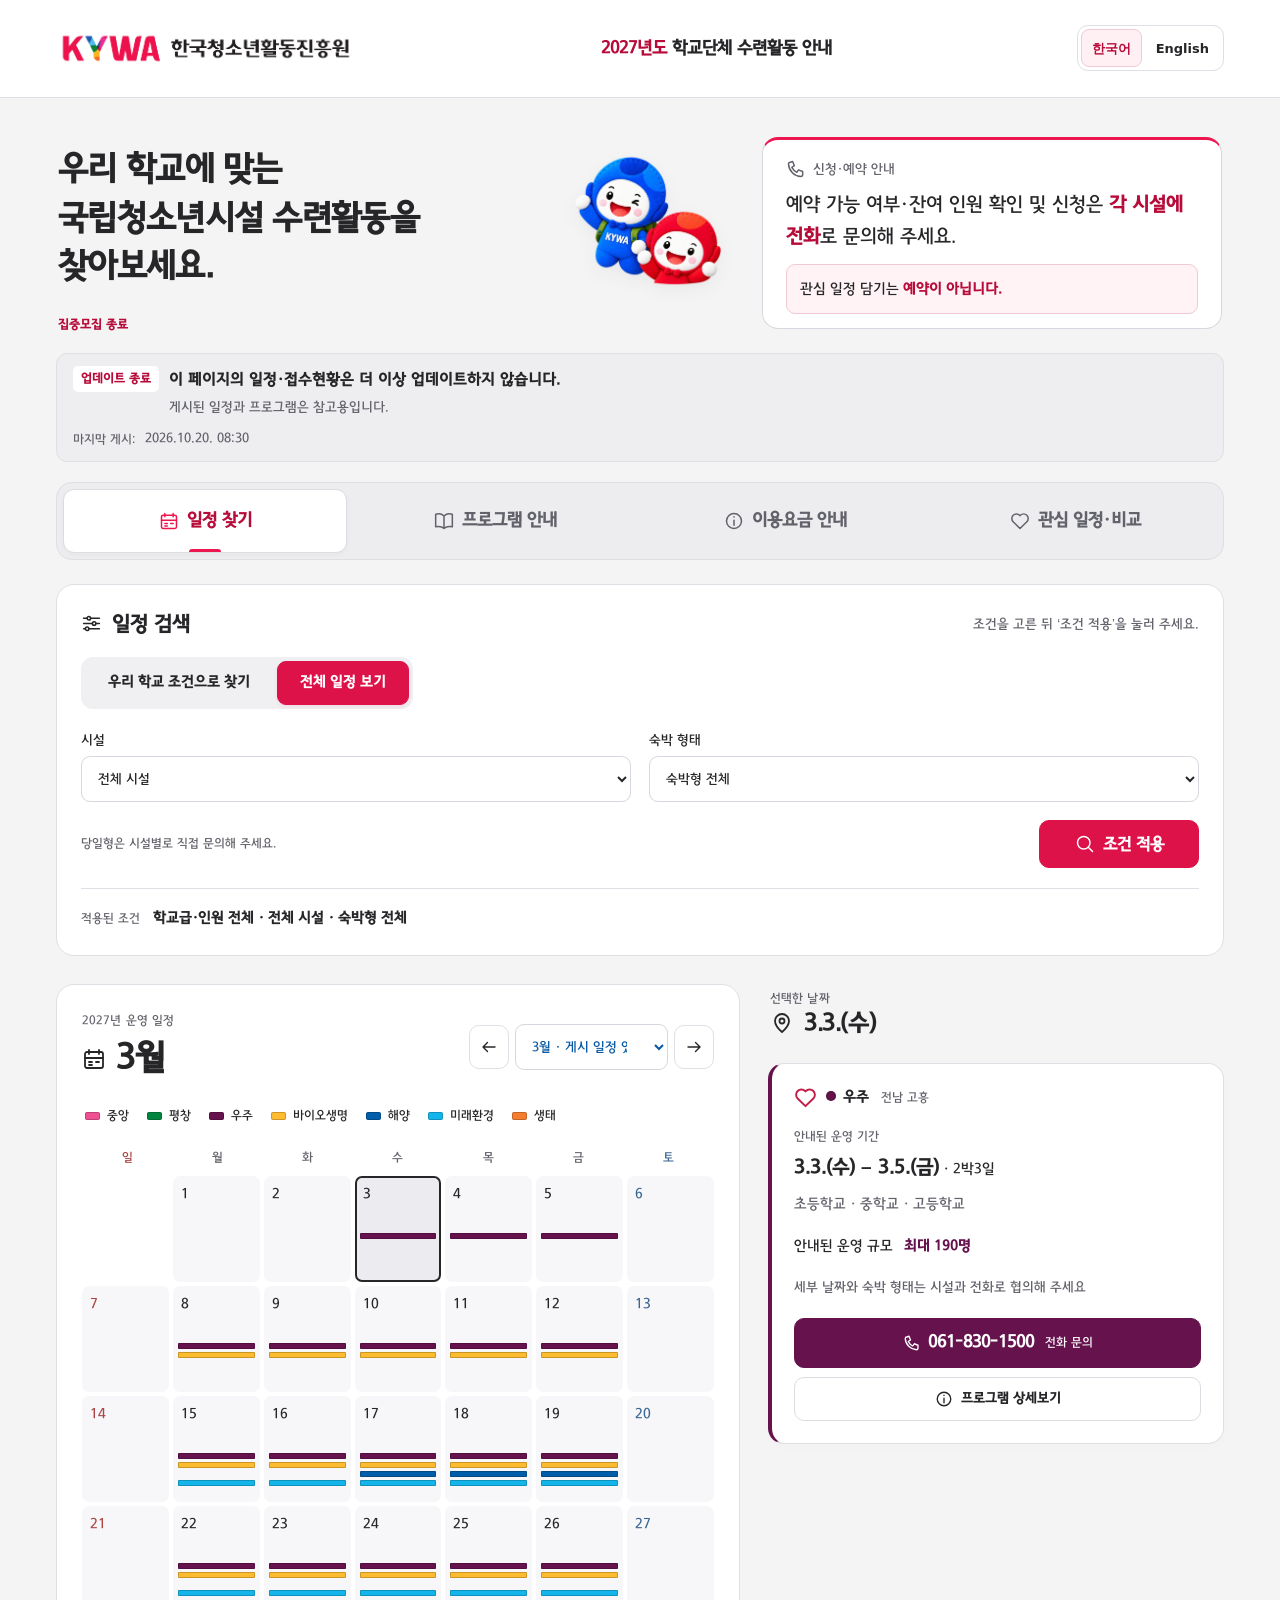
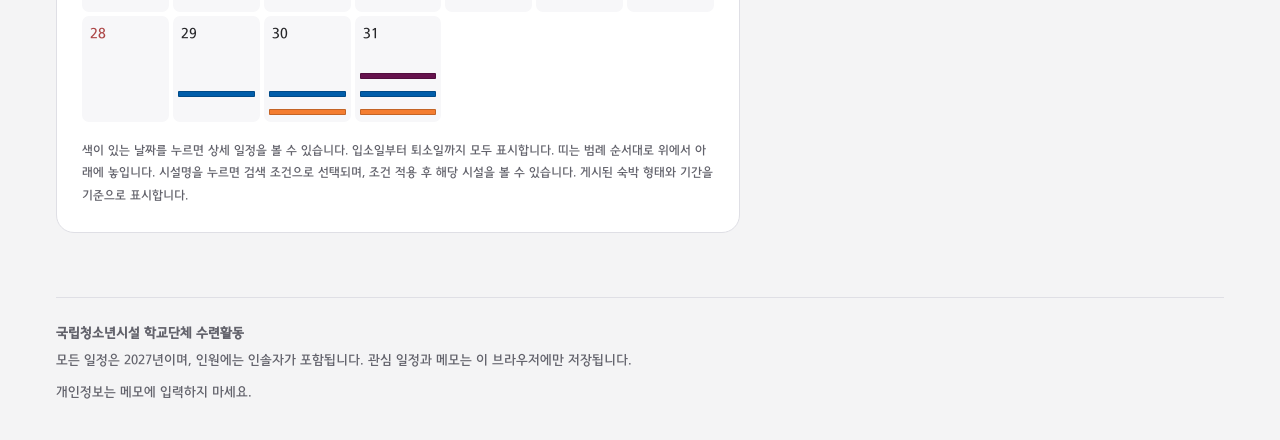
==== commit 8e167ada: "최종 변경" ====
--- a/index.html
+++ b/index.html
@@ -1,32 +1,30 @@
 <!doctype html>
 <html lang="ko"><head>
 <meta charset="utf-8"><meta name="viewport" content="width=device-width, initial-scale=1"><meta name="theme-color" content="#29292D">
-<meta name="site-version" content="78e9f70cf0822503">
+<meta name="site-version" content="ffeaf8eb51900e8d">
 <meta name="description" content="우리 학교에 맞는 2027년 국립청소년시설 수련활동 일정과 프로그램을 확인하세요. 신청은 시설별 전화로 진행합니다.">
 <meta http-equiv="Content-Security-Policy" content="default-src 'self'; script-src 'self' https://www.googletagmanager.com; style-src 'self' 'unsafe-inline'; img-src 'self' data: https://www.google-analytics.com https://*.google-analytics.com; connect-src 'self' https://www.google-analytics.com https://*.google-analytics.com; font-src 'self'; object-src 'none'; base-uri 'self'; form-action 'none'">
-<title>2027 학교단체 수련활동 · 국립청소년시설</title><link rel="icon" href="./favicon.svg"><link rel="preload" href="./assets/fonts/Youth.ttf" as="font" type="font/ttf" crossorigin><link rel="stylesheet" href="./styles.css?v=78e9f70cf0822503"><script src="./analytics.js"></script>
+<title>2027 학교단체 수련활동 · 국립청소년시설</title><link rel="icon" href="./favicon.svg"><link rel="preload" href="./assets/fonts/Youth.ttf" as="font" type="font/ttf" crossorigin><link rel="stylesheet" href="./styles.css?v=ffeaf8eb51900e8d"><script src="./analytics.js"></script>
 </head><body>
 <a href="#main" class="skip">본문으로 건너뛰기</a>
-<header class="header"><div class="header-inner"><a class="brand" href="./" aria-label="한국청소년활동진흥원 · 일정 찾기 첫 화면"><img class="brand-logo" src="./assets/brand/logos/agency.webp" alt="한국청소년활동진흥원 KYWA"></a><div class="brand-service"><span><b>2027년도</b> 학교단체 예약안내 페이지</span></div><div class="language-switch" role="group" aria-label="Language / 언어" translate="no"><button type="button" data-language="ko" lang="ko" aria-pressed="true">한국어</button><button type="button" data-language="en" lang="en" aria-pressed="false">English</button></div></div></header>
+<header class="header"><div class="header-inner"><a class="brand" href="./" aria-label="한국청소년활동진흥원 · 일정 찾기 첫 화면"><img class="brand-logo" src="./assets/brand/logos/agency.webp" alt="한국청소년활동진흥원 KYWA"></a><div class="brand-service"><span><b>2027년도</b> 학교단체 수련활동 안내</span></div><div class="language-switch" role="group" aria-label="Language / 언어" translate="no"><button type="button" data-language="ko" lang="ko" aria-pressed="true">한국어</button><button type="button" data-language="en" lang="en" aria-pressed="false">English</button></div></div></header>
 <div class="shell">
 <p class="english-note" lang="en" translate="no">English guide · Booking is by phone with each center. Original PDFs, logos and source images are in Korean.</p>
 <section class="intro">
   <div class="intro-copy">
     <div class="intro-heading"><h1>우리 학교에 맞는<br>국립청소년시설 수련활동을 찾아보세요.</h1><div class="campaign-hero" aria-hidden="true"><picture><source srcset="./assets/campaign/hero.webp" type="image/webp"><img src="./assets/campaign/hero.png" alt="" width="320" height="320" fetchpriority="high" decoding="async"></picture></div></div>
-    <div class="recruitment-period"><span class="recruitment-label">집중모집 종료</span><p><span class="recruitment-year">2026년 </span><time datetime="2026-10-01T10:00:00+09:00">10.1.(목) 10:00</time><span class="date-separator"> – </span><time datetime="2026-10-16T18:00:00+09:00">10.16.(금) 18:00</time></p></div>
+    <div class="recruitment-period"><span class="recruitment-label">집중모집 종료</span></div>
   </div>
   <aside class="purpose-panel" aria-labelledby="purpose-heading">
     <h2 id="purpose-heading"><span data-icon="phone" aria-hidden="true"></span>신청·예약 안내</h2>
-    <p class="purpose-callout">예약신청은 <strong>국립시설별 전화</strong>를 통해 진행됩니다.</p>
-    <p class="phone-notice">예약 가능 여부와 잔여 인원은 각 시설에 전화로 확인해 주세요</p>
-    <div class="purpose-bottom"><p>이 페이지는 <strong>일정 검색·비교용</strong>입니다.<br>관심 일정 담기는 <strong>예약이 아닙니다.</strong></p></div>
+    <p class="purpose-callout">예약 가능 여부·잔여 인원 확인 및 신청은 <strong>각 시설에 전화</strong>로 문의해 주세요.</p>
+    <div class="purpose-bottom"><p>관심 일정 담기는 <strong>예약이 아닙니다.</strong></p></div>
   </aside>
 </section>
 <section class="update-panel" aria-label="일정·접수현황 안내">
   <div class="archive-notice"><span class="archive-label">업데이트 종료</span><div><strong>이 페이지의 일정·접수현황은 더 이상 업데이트하지 않습니다.</strong><p>게시된 일정과 프로그램은 참고용입니다.</p></div></div>
-  <div class="update-meta"><span class="update-label">접수현황 마지막 게시 기준</span><strong id="asof">정보를 불러오는 중입니다</strong></div>
+  <div class="update-meta"><span class="update-label">마지막 게시:</span><strong id="asof">정보를 불러오는 중입니다</strong></div>
 </section>
-<p class="refresh-help">변경된 화면이 보이지 않으면 Windows PC에서 <span class="refresh-shortcut"><kbd>Ctrl</kbd> + <kbd>Shift</kbd> + <kbd>R</kbd></span>을 눌러 새로고침해 주세요.</p>
 <aside id="site-update" class="site-update" hidden aria-labelledby="site-update-title">
   <div role="status" aria-live="polite"><strong id="site-update-title">새로운 안내가 업데이트되었습니다.</strong><p>작성 중인 내용을 마친 뒤 새 화면을 확인해 주세요.</p><p class="site-update-help">화면이 그대로면 Windows PC에서 <span class="refresh-shortcut"><kbd>Ctrl</kbd> + <kbd>Shift</kbd> + <kbd>R</kbd></span>을 눌러 주세요.</p></div>
   <button type="button" id="site-update-reload">새 화면 보기</button>
@@ -37,4 +35,4 @@
 <footer><strong>국립청소년시설 학교단체 수련활동</strong><p>모든 일정은 2027년이며, 인원에는 인솔자가 포함됩니다. 관심 일정과 메모는 이 브라우저에만 저장됩니다.</p><p>개인정보는 메모에 입력하지 마세요.</p></footer>
 </div><dialog id="detail" aria-labelledby="dialog-title"></dialog><div id="toast" role="status" aria-live="polite"></div>
 <noscript><p>이 페이지는 JavaScript가 필요합니다. 브라우저 설정에서 JavaScript를 허용해 주세요.</p></noscript>
-<script type="module" src="./app.mjs?v=78e9f70cf0822503"></script></body></html>
+<script type="module" src="./app.mjs?v=ffeaf8eb51900e8d"></script></body></html>
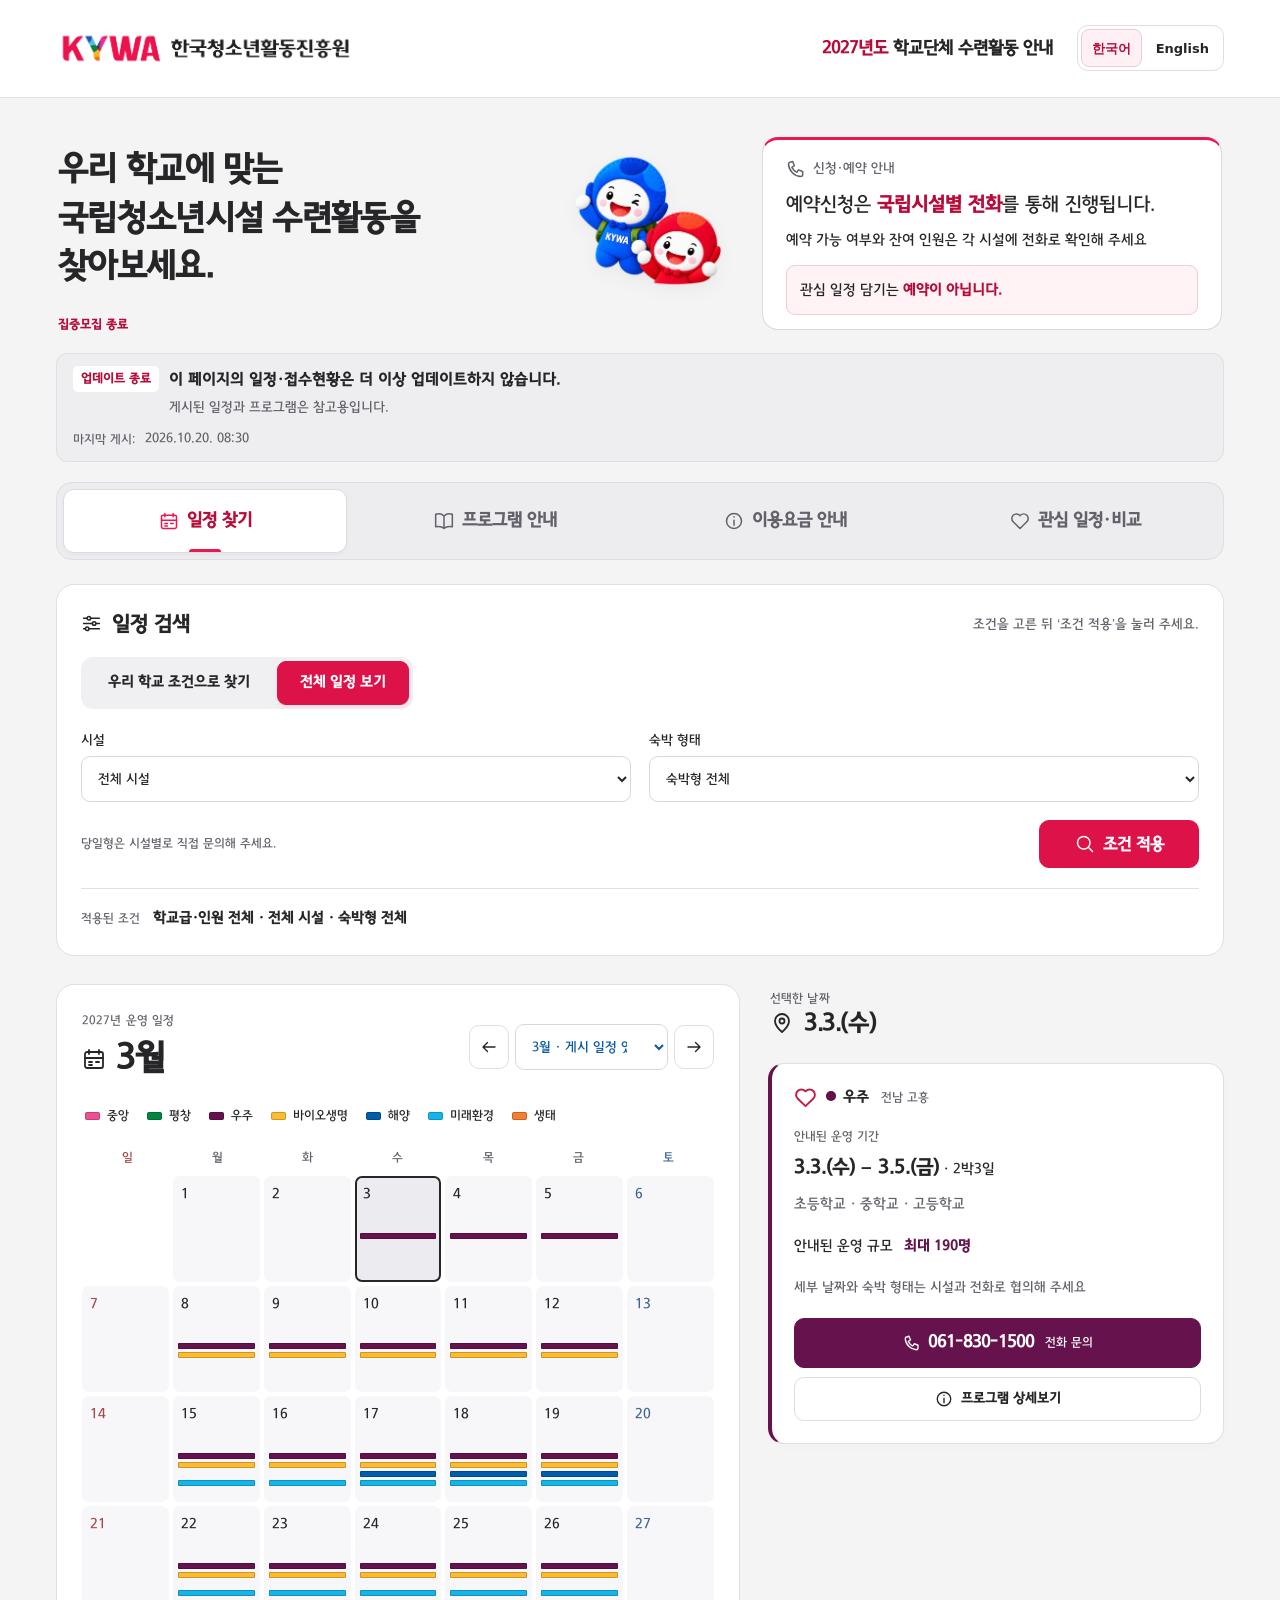
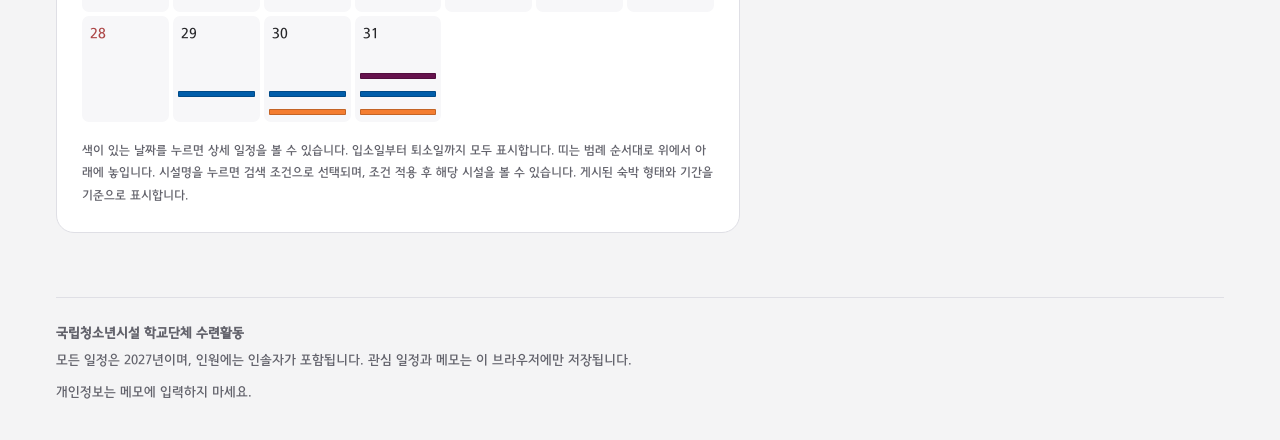
==== commit 2bab1b36: "최최종" ====
--- a/index.html
+++ b/index.html
@@ -1,7 +1,7 @@
 <!doctype html>
 <html lang="ko"><head>
 <meta charset="utf-8"><meta name="viewport" content="width=device-width, initial-scale=1"><meta name="theme-color" content="#29292D">
-<meta name="site-version" content="ffeaf8eb51900e8d">
+<meta name="site-version" content="84e7314da7d27376">
 <meta name="description" content="우리 학교에 맞는 2027년 국립청소년시설 수련활동 일정과 프로그램을 확인하세요. 신청은 시설별 전화로 진행합니다.">
 <meta http-equiv="Content-Security-Policy" content="default-src 'self'; script-src 'self' https://www.googletagmanager.com; style-src 'self' 'unsafe-inline'; img-src 'self' data: https://www.google-analytics.com https://*.google-analytics.com; connect-src 'self' https://www.google-analytics.com https://*.google-analytics.com; font-src 'self'; object-src 'none'; base-uri 'self'; form-action 'none'">
 <title>2027 학교단체 수련활동 · 국립청소년시설</title><link rel="icon" href="./favicon.svg"><link rel="preload" href="./assets/fonts/Youth.ttf" as="font" type="font/ttf" crossorigin><link rel="stylesheet" href="./styles.css?v=ffeaf8eb51900e8d"><script src="./analytics.js"></script>
@@ -17,7 +17,8 @@
   </div>
   <aside class="purpose-panel" aria-labelledby="purpose-heading">
     <h2 id="purpose-heading"><span data-icon="phone" aria-hidden="true"></span>신청·예약 안내</h2>
-    <p class="purpose-callout">예약 가능 여부·잔여 인원 확인 및 신청은 <strong>각 시설에 전화</strong>로 문의해 주세요.</p>
+    <p class="purpose-callout">예약신청은 <strong>국립시설별 전화</strong>를 통해 진행됩니다.</p>
+    <p class="phone-notice">예약 가능 여부와 잔여 인원은 각 시설에 전화로 확인해 주세요</p>
     <div class="purpose-bottom"><p>관심 일정 담기는 <strong>예약이 아닙니다.</strong></p></div>
   </aside>
 </section>
@@ -35,4 +36,4 @@
 <footer><strong>국립청소년시설 학교단체 수련활동</strong><p>모든 일정은 2027년이며, 인원에는 인솔자가 포함됩니다. 관심 일정과 메모는 이 브라우저에만 저장됩니다.</p><p>개인정보는 메모에 입력하지 마세요.</p></footer>
 </div><dialog id="detail" aria-labelledby="dialog-title"></dialog><div id="toast" role="status" aria-live="polite"></div>
 <noscript><p>이 페이지는 JavaScript가 필요합니다. 브라우저 설정에서 JavaScript를 허용해 주세요.</p></noscript>
-<script type="module" src="./app.mjs?v=ffeaf8eb51900e8d"></script></body></html>
+<script type="module" src="./app.mjs?v=84e7314da7d27376"></script></body></html>
--- a/styles.css
+++ b/styles.css
@@ -34,6 +34,7 @@
 .brand{display:flex;align-items:center;flex:none;color:var(--ink);text-decoration:none;padding:8px 0}
 .brand-logo{display:block;width:300px;height:auto;object-fit:contain}
 .brand-service{min-width:0;max-width:390px;text-align:right;font-size:17px;line-height:1.6;font-weight:700;word-break:keep-all}
+@media(min-width:760px){.brand-service{margin-left:auto}}
 .brand-service b{color:#B70B39}
 .brand-service small{display:block;margin-top:4px;color:var(--muted);font-size:12px;font-weight:400}
 .intro{display:grid;grid-template-columns:minmax(0,1fr) minmax(340px,460px);align-items:center;gap:38px;padding:4px 2px 22px}
